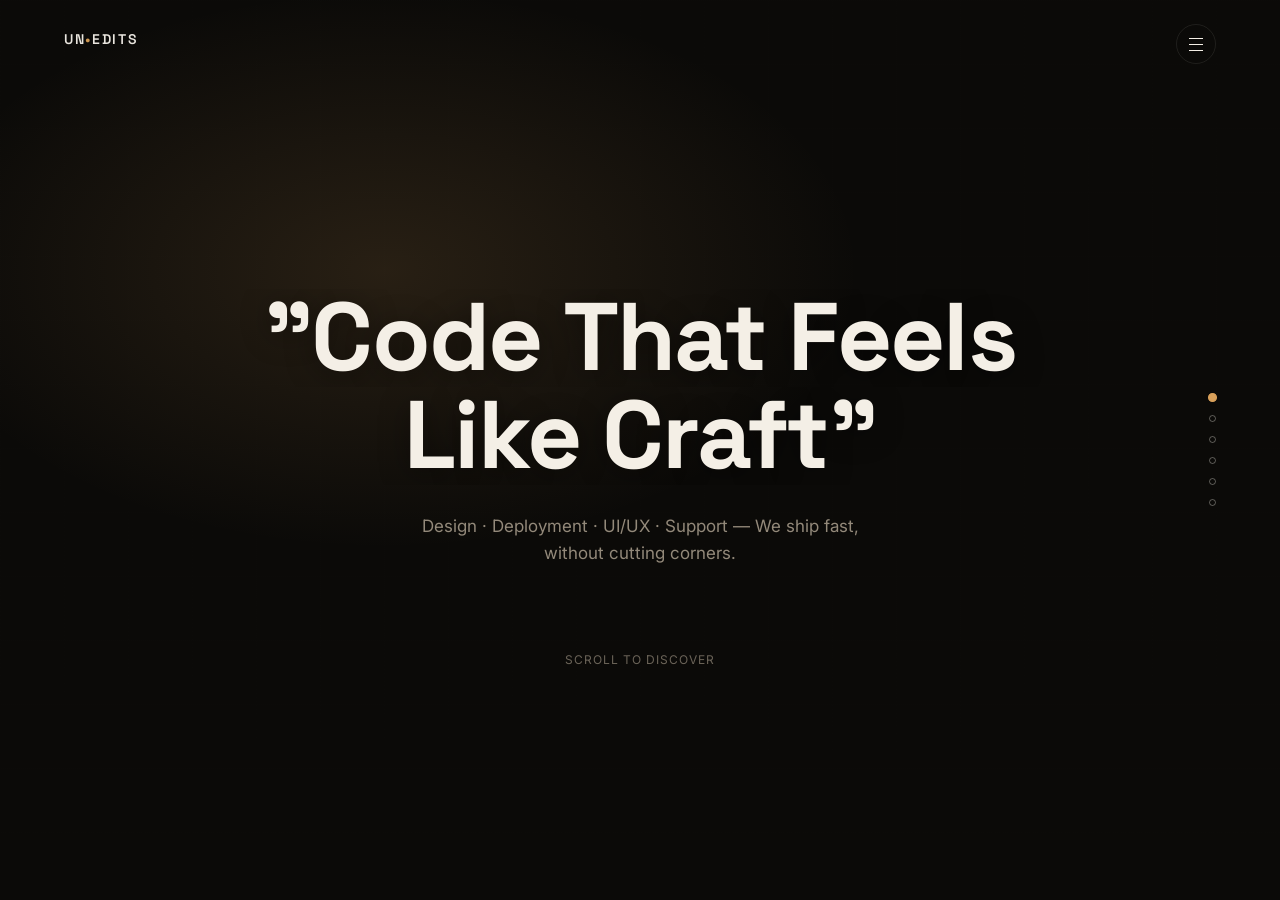
==== index.html @ 3aa584ba "Remove 'What We Build' eyebrow from services section Removed the eyebrow paragraph from the services" ====
<!DOCTYPE html>
<html lang="en">
<head>
<meta charset="UTF-8">
<meta name="viewport" content="width=device-width, initial-scale=1.0">
<title>UNEDITS — We Engineer Digital Experiences</title>
<meta name="description" content="UNEDITS is a digital technology studio building web platforms, apps, cloud infrastructure and brand systems.">
<link rel="preconnect" href="https://fonts.googleapis.com">
<link rel="preconnect" href="https://fonts.gstatic.com" crossorigin>
<link href="https://fonts.googleapis.com/css2?family=Space+Grotesk:wght@400;500;600;700&family=Inter:wght@400;500;600&family=Instrument+Serif:ital@0;1&display=swap" rel="stylesheet">
<link rel="stylesheet" href="style.css">
</head>
<body>

<a class="skip-link" href="#hero">Skip to content</a>

<div class="corner-mark">
  <span class="corner-logo">UN<span class="corner-dot">•</span>EDITS</span>
</div>

<button class="index-toggle" id="indexToggle" aria-label="Open menu" aria-expanded="false">
  <span></span><span></span><span></span>
</button>

<nav class="index-panel" id="indexPanel">
  <ul>
    <li><a data-target="0" href="#hero">01 — Hero</a></li>
    <li><a data-target="1" href="#manifesto">02 — Manifesto</a></li>
    <li><a data-target="2" href="#services">03 — Services</a></li>
    <li><a data-target="3" href="#work">04 — Work</a></li>
    <li><a data-target="4" href="#numbers">05 — Numbers</a></li>
    <li><a data-target="5" href="#contact">06 — Contact</a></li>
  </ul>
</nav>

<div class="dot-nav" id="dotNav" aria-hidden="true"></div>

<main class="scroll-wrap" id="scrollWrap">

  <!-- 01 HERO -->
  <section class="slide" id="hero" data-index="0">
    <div class="slide-bg bg-photo--hero"><div class="slide-bg-photo"></div><div class="slide-bg-grid"></div><div class="slide-bg-scrim"></div></div>
    <div class="slide-content hero-content">
      <div class="hero-nav">
      </div>
      <h1 class="hero-title">
        <span class="line"><span class="w">"Code</span> <span class="w">That Feels</span></span>
        <span class="line"><span class="w">Like</span> <span class="w">Craft"</span></span>
      </h1>
      <p class="hero-sub">Design&nbsp;·&nbsp;Deployment&nbsp;·&nbsp;UI/UX&nbsp;·&nbsp;Support — We ship fast, without cutting corners.</p>
      <br><p class="scroll-hint">SCROLL TO DISCOVER</p>
    </div>
  </section>

  <!-- 02 MANIFESTO -->
  <section class="slide" id="manifesto" data-index="1">
    <div class="slide-bg bg-photo--manifesto"><div class="slide-bg-photo"></div><div class="slide-bg-grid"></div><div class="slide-bg-scrim"></div></div>
    <div class="slide-content manifesto-content">
      <button class="back-arrow" data-target="0" aria-label="Back to top">↺</button>
      <p class="manifesto-quote">We design with intention, build with precision, and create digital experiences that help ambitious brands stand apart.</p>
      <span class="manifesto-mark">— UNEDITS</span>
    </div>
  </section>

  <!-- 03 SERVICES -->
  <section class="slide" id="services" data-index="2">
    <div class="slide-bg bg-photo--services"><div class="slide-bg-photo"></div><div class="slide-bg-grid"></div><div class="slide-bg-scrim"></div></div>
    <div class="slide-content services-content">
      
      <h2 class="section-title"><br>Crafting Digital Excellence</h2>
      <ul class="service-list">
        <li><span class="s-num">01</span><span class="s-name">Website Development</span><span class="s-desc">Fast, modern, and conversion-focused websites built to grow your business.</span></li>
        <li><span class="s-num">02</span><span class="s-name">UI/UX Design</span><span class="s-desc">Thoughtful user experiences and intuitive interfaces designed with purpose.</span></li>
        <li><span class="s-num">03</span><span class="s-name">Branding & Graphic Design &amp; </span><span class="s-desc">Distinctive brand identities and creative visuals that leave a lasting impression.</span></li>
        <li><span class="s-num">04</span><span class="s-name">Video Editing</span><span class="s-desc">High-quality visual storytelling crafted for campaigns, products, and social media.</span></li>
        <li><span class="s-num">05</span><span class="s-name">Social Media Management &amp; </span><span class="s-desc">Creative content and strategic management to strengthen your brand's online presence.</span></li>
    </div>
  </section>

  <!-- 04 WORK -->
  <section class="slide" id="work" data-index="3">
    <div class="slide-bg bg-photo--work"><div class="slide-bg-photo"></div><div class="slide-bg-grid"></div><div class="slide-bg-scrim"></div></div>
    <div class="slide-content work-content">
      <p class="eyebrow">Selected Work</p>
      <h2 class="section-title">Recent Builds</h2>
      <ul class="work-list">
        <li><span class="w-title">Fintech Platform</span><span class="w-tag">Full-Stack Rebuild</span></li>
        <li><span class="w-title">D2C Commerce</span><span class="w-tag">Headless Storefront</span></li>
        <li><span class="w-title">SaaS Dashboard</span><span class="w-tag">Product Design System</span></li>
        <li><span class="w-title">Hospitality Group</span><span class="w-tag">Booking Engine + Brand</span></li>
      </ul>
    </div>
  </section>

  <!-- 05 NUMBERS -->
  <section class="slide" id="numbers" data-index="4">
    <div class="slide-bg bg-photo--numbers"><div class="slide-bg-photo"></div><div class="slide-bg-grid"></div><div class="slide-bg-scrim"></div></div>
    <div class="slide-content numbers-content">
      <p class="eyebrow">By The Numbers</p>
      <h2 class="section-title">Delivering Value, Consistently</h2>
      <div class="stat-row">
        <div class="stat"><span class="stat-num" data-target="50" data-suffix="+">0</span><span class="stat-label">Projects Shipped</span></div>
        <div class="stat"><span class="stat-num" data-target="40" data-suffix="+">0</span><span class="stat-label">Clients Served</span></div>
        <div class="stat"><span class="stat-num" data-target="15" data-suffix="+">0</span><span class="stat-label">Engineers &amp; Designers</span></div>
        <div class="stat"><span class="stat-num" data-target="4" data-suffix="+">0</span><span class="stat-label">Countries Served</span></div>
      </div>
    </div>
  </section>

  <!-- 06 CONTACT -->
  <section class="slide" id="contact" data-index="5">
    <div class="slide-bg bg-photo--contact"><div class="slide-bg-photo"></div><div class="slide-bg-grid"></div><div class="slide-bg-scrim"></div></div>
    <div class="slide-content contact-content">
      <p class="eyebrow">Start A Project</p>
      <h2 class="cta-title">Let's Build Something<br>That Lasts.</h2>
      <p class="cta-sub">Tell us what you're building — we'll tell you how we'd engineer it.</p>
      <a href="mailto:hello@unedits.studio" class="cta-btn">hello@unedits.studio →</a>

      <div class="footer-row">
        <span class="footer-copy">© 2026 UNEDITS. All rights reserved.</span>
        <div class="footer-socials">
          <a href="#" aria-label="Instagram">
            <svg width="15" height="15" viewBox="0 0 24 24" fill="none"><rect x="2" y="2" width="20" height="20" rx="5" stroke="currentColor" stroke-width="1.7"/><circle cx="12" cy="12" r="4.2" stroke="currentColor" stroke-width="1.7"/><circle cx="17.4" cy="6.6" r="1.2" fill="currentColor"/></svg>
          </a>
          <a href="#" aria-label="LinkedIn">
            <svg width="15" height="15" viewBox="0 0 24 24" fill="none"><rect x="2" y="2" width="20" height="20" rx="4" stroke="currentColor" stroke-width="1.7"/><path d="M7 10v7M7 7v.01M11 17v-4.5c0-1.4 1-2.5 2.4-2.5s2.6 1.1 2.6 2.5V17" stroke="currentColor" stroke-width="1.7" stroke-linecap="round"/></svg>
          </a>
        </div>
        <span class="footer-tag">Build. Automate. Scale.</span>
      </div>
    </div>
  </section>

</main>

<script src="script.js"></script>
</body>
</html>
---- style.css ----
:root{
  --bg:#0b0a08;
  --bg-raised:#16130f;
  --ink:#f4efe6;
  --muted:#93897a;
  --accent:#d9a15b;
  --accent-soft:#f0c98a;
  --line:rgba(244,239,230,0.09);
  --line-strong:rgba(217,161,91,0.28);
}
*{margin:0;padding:0;box-sizing:border-box;}
html,body{height:100%;}
body{
  background:var(--bg);
  color:var(--ink);
  font-family:'Inter',sans-serif;
  overflow:hidden;
}
::selection{ background:var(--accent); color:var(--bg); }
a{ color:inherit; }
ul{ list-style:none; }

/* ===== SKIP LINK ===== */
.skip-link{
  position:absolute; left:-999px; top:0;
  background:var(--accent); color:var(--bg);
  padding:10px 16px; z-index:999;
}
.skip-link:focus{ left:16px; top:16px; }

/* ===== CORNER LOGO ===== */
.corner-mark{
  position:fixed;
  top:28px; left:5vw;
  z-index:60;
  mix-blend-mode:difference;
}
.corner-logo{
  font-family:'Space Grotesk',sans-serif;
  font-weight:600;
  font-size:14px;
  letter-spacing:0.12em;
  color:var(--ink);
}
.corner-dot{ color:var(--accent); mix-blend-mode:normal; }

/* ===== INDEX (HAMBURGER) TOGGLE ===== */
.index-toggle{
  position:fixed;
  top:24px; right:5vw;
  z-index:70;
  width:40px; height:40px;
  background:none;
  border:1px solid var(--line);
  border-radius:50%;
  cursor:pointer;
  display:flex;
  flex-direction:column;
  align-items:center;
  justify-content:center;
  gap:5px;
  transition:border-color .3s ease;
}
.index-toggle:hover{ border-color:var(--line-strong); }
.index-toggle span{
  display:block;
  width:14px; height:1px;
  background:var(--ink);
  transition:transform .3s ease, opacity .3s ease;
}
.index-toggle[aria-expanded="true"] span:nth-child(1){ transform:translateY(6px) rotate(45deg); }
.index-toggle[aria-expanded="true"] span:nth-child(2){ opacity:0; }
.index-toggle[aria-expanded="true"] span:nth-child(3){ transform:translateY(-6px) rotate(-45deg); }

.index-panel{
  position:fixed;
  inset:0;
  z-index:65;
  background:rgba(11,10,8,0.92);
  backdrop-filter:blur(18px);
  -webkit-backdrop-filter:blur(18px);
  display:flex;
  align-items:center;
  justify-content:center;
  opacity:0;
  pointer-events:none;
  transition:opacity .4s ease;
}
.index-panel.open{ opacity:1; pointer-events:auto; }
.index-panel ul{
  display:flex;
  flex-direction:column;
  gap:20px;
  text-align:center;
}
.index-panel a{
  font-family:'Space Grotesk',sans-serif;
  font-weight:500;
  font-size:clamp(24px,4vw,40px);
  text-decoration:none;
  color:var(--muted);
  transition:color .3s ease, letter-spacing .3s ease;
  letter-spacing:0.02em;
}
.index-panel a:hover{ color:var(--ink); letter-spacing:0.04em; }

/* ===== DOT NAV ===== */
.dot-nav{
  position:fixed;
  right:5vw; top:50%;
  transform:translateY(-50%);
  z-index:60;
  display:flex;
  flex-direction:column;
  gap:14px;
}
.dot-nav button{
  width:7px; height:7px;
  border-radius:50%;
  border:1px solid rgba(244,239,230,0.35);
  background:transparent;
  cursor:pointer;
  padding:0;
  transition:background .3s ease, transform .3s ease, border-color .3s ease;
}
.dot-nav button.active{
  background:var(--accent);
  border-color:var(--accent);
  transform:scale(1.3);
}
@media (max-width:720px){ .dot-nav{ display:none; } }

/* ===== SCROLL WRAP / SLIDES ===== */
.scroll-wrap{
  height:100vh;
  overflow-y:scroll;
  scroll-snap-type:y mandatory;
  scroll-behavior:smooth;
}
.slide{
  position:relative;
  height:100vh;
  width:100%;
  scroll-snap-align:start;
  scroll-snap-stop:always;
  display:flex;
  align-items:center;
  justify-content:center;
  overflow:hidden;
}

/* ===== BACKGROUND: REAL PHOTOGRAPHY + KEN BURNS DOLLY ===== */
.slide-bg{
  position:absolute;
  inset:0;
  z-index:0;
  background-color:var(--bg);
  overflow:hidden;
  opacity:0;
  transition:opacity 1.3s ease;
}
.slide.active .slide-bg{ opacity:1; }

.slide-bg-photo{
  position:absolute;
  inset:-2%;
  background-size:cover;
  background-position:center;
  transform:scale(1.14);
  filter:saturate(0.9) brightness(0.72);
}
.slide.active .slide-bg-photo{
  animation:kenburns 18s cubic-bezier(.25,.1,.25,1) forwards;
}

/* blueprint grid, laid over the photo as the studio's signature texture */
.slide-bg-grid{
  position:absolute;
  inset:0;
  background-image:
    linear-gradient(var(--line) 1px, transparent 1px),
    linear-gradient(90deg, var(--line) 1px, transparent 1px);
  background-size:64px 64px;
  mix-blend-mode:overlay;
  opacity:0.55;
}

/* dark scrim + amber glow for legibility and mood */
.slide-bg-scrim{
  position:absolute;
  inset:0;
  background:
    radial-gradient(ellipse 60% 50% at var(--gx,50%) var(--gy,40%), rgba(217,161,91,0.14), transparent 62%),
    linear-gradient(180deg, rgba(11,10,8,0.6) 0%, rgba(11,10,8,0.48) 30%, rgba(11,10,8,0.58) 70%, rgba(11,10,8,0.94) 100%);
}

.bg-photo--hero .slide-bg-photo{ background-image:url('https://images.unsplash.com/photo-1544111795-fe8b9def73f6?auto=format&fit=crop&w=2400&q=80'); }
.bg-photo--manifesto .slide-bg-photo{ background-image:url('https://images.unsplash.com/photo-1751200065697-4461cc2b43cb?auto=format&fit=crop&w=2400&q=80'); }
.bg-photo--services .slide-bg-photo{ background-image:url('https://images.unsplash.com/photo-1760670399462-f5e479452c27?auto=format&fit=crop&w=2400&q=80'); }
.bg-photo--work .slide-bg-photo{ background-image:url('https://images.unsplash.com/photo-1758520145175-aa3b593b81af?auto=format&fit=crop&w=2400&q=80'); }
.bg-photo--numbers .slide-bg-photo{ background-image:url('https://images.unsplash.com/photo-1558494949-ef010cbdcc31?auto=format&fit=crop&w=2400&q=80'); }
.bg-photo--contact .slide-bg-photo{ background-image:url('https://images.unsplash.com/photo-1765437777365-8c20633f30a4?auto=format&fit=crop&w=2400&q=80'); }

.bg-photo--hero .slide-bg-scrim{ --gx:30%; --gy:30%; }
.bg-photo--manifesto .slide-bg-scrim{ --gx:78%; --gy:55%; }
.bg-photo--services .slide-bg-scrim{ --gx:22%; --gy:65%; }
.bg-photo--work .slide-bg-scrim{ --gx:75%; --gy:30%; }
.bg-photo--numbers .slide-bg-scrim{ --gx:50%; --gy:50%; }
.bg-photo--contact .slide-bg-scrim{ --gx:50%; --gy:25%; }

@keyframes kenburns{
  0%{ transform:scale(1.14) translate(0,0); }
  100%{ transform:scale(1.03) translate(-1%,-1%); }
}
@media (prefers-reduced-motion: reduce){
  .slide-bg{ transition:opacity .6s ease; }
  .slide.active .slide-bg-photo{ animation:none; transform:scale(1.03); }
}

/* ===== SLIDE CONTENT REVEAL ===== */
.slide-content{
  position:relative;
  z-index:1;
  width:100%;
  max-width:1180px;
  padding:0 6vw;
  opacity:0;
  transform:translateY(28px);
  transition:opacity 1s cubic-bezier(.16,1,.3,1) .25s, transform 1s cubic-bezier(.16,1,.3,1) .25s;
}
.slide.active .slide-content{
  opacity:1;
  transform:translateY(0);
}
@media (prefers-reduced-motion: reduce){
  .slide-content{ transition:opacity .5s ease; transform:none !important; }
}

/* ===== EYEBROW / SECTION TITLE (SHARED) ===== */
.eyebrow{
  font-family:'Inter',sans-serif;
  font-weight:600;
  font-size:11px;
  letter-spacing:0.3em;
  text-transform:uppercase;
  color:var(--accent);
  margin-bottom:18px;
}
.section-title{
  font-family:'Space Grotesk',sans-serif;
  font-weight:600;
  font-size:clamp(30px,5.2vw,58px);
  line-height:1.08;
  letter-spacing:-0.01em;
  color:var(--ink);
  margin-bottom:56px;
  text-shadow:0 4px 26px rgba(0,0,0,0.45);
}

/* ===== 01 HERO ===== */
.hero-content{ text-align:center; margin:0 auto; }
.hero-nav{
  display:flex;
  justify-content:center;
  gap:clamp(20px,4vw,48px);
  margin-bottom:56px;
}
.hero-nav a{
  font-family:'Space Grotesk',sans-serif;
  font-weight:500;
  font-size:13px;
  letter-spacing:0.22em;
  text-transform:uppercase;
  text-decoration:none;
  color:var(--muted);
  position:relative;
  padding-bottom:4px;
  transition:color .3s ease;
}
.hero-nav a::after{
  content:"";
  position:absolute;
  left:0; bottom:0;
  width:0%; height:1px;
  background:var(--accent);
  transition:width .35s ease;
}
.hero-nav a:hover{ color:var(--ink); }
.hero-nav a:hover::after{ width:100%; }

.hero-title{
  font-family:'Space Grotesk',sans-serif;
  font-weight:700;
  font-size:clamp(38px,8vw,96px);
  line-height:1.02;
  letter-spacing:-0.02em;
  color:var(--ink);
  margin-bottom:28px;
  text-shadow:0 4px 30px rgba(0,0,0,0.45);
}
.hero-title .line{ display:block; overflow:hidden; }
.hero-title .w{
  display:inline-block;
  transform:translateY(110%);
  transition:transform .9s cubic-bezier(.16,1,.3,1);
}
.slide.active .hero-title .w{ transform:translateY(0); }
.hero-title .line:nth-child(1) .w:nth-child(1){ transition-delay:.3s; }
.hero-title .line:nth-child(1) .w:nth-child(2){ transition-delay:.38s; }
.hero-title .line:nth-child(2) .w:nth-child(1){ transition-delay:.46s; }
.hero-title .line:nth-child(2) .w:nth-child(2){ transition-delay:.54s; }

.hero-sub{
  font-family:'Inter',sans-serif;
  font-size:clamp(14px,1.6vw,17px);
  color:var(--muted);
  max-width:480px;
  margin:0 auto 64px;
  line-height:1.6;
}
.scroll-hint{
  font-family:'Inter',sans-serif;
  font-size:12px;
  letter-spacing:0.08em;
  color:var(--muted);
  opacity:.7;
  animation:pulse-hint 2.4s ease-in-out infinite;
}
@keyframes pulse-hint{
  0%,100%{ opacity:.4; }
  50%{ opacity:.85; }
}
@media (prefers-reduced-motion: reduce){
  .scroll-hint{ animation:none; }
  .hero-title .w{ transition:opacity .5s ease; transform:none !important; opacity:0; }
  .slide.active .hero-title .w{ opacity:1; }
}

/* ===== 02 MANIFESTO ===== */
.manifesto-content{
  max-width:760px;
  margin-left:auto;
  text-align:right;
}
.back-arrow{
  background:none;
  border:1px solid var(--line);
  color:var(--muted);
  width:38px; height:38px;
  border-radius:50%;
  font-size:16px;
  cursor:pointer;
  margin-bottom:28px;
  transition:border-color .3s ease, color .3s ease;
}
.back-arrow:hover{ border-color:var(--line-strong); color:var(--ink); }
.manifesto-quote{
  font-family:'Instrument Serif',serif;
  font-style:italic;
  font-size:clamp(24px,3.6vw,42px);
  line-height:1.35;
  color:var(--ink);
  margin-bottom:22px;
  text-shadow:0 4px 24px rgba(0,0,0,0.5);
}
.manifesto-mark{
  font-family:'Inter',sans-serif;
  font-size:12px;
  letter-spacing:0.2em;
  text-transform:uppercase;
  color:var(--accent);
}

/* ===== 03 SERVICES ===== */
.services-content{ max-width:900px; }
.service-list li{
  display:grid;
  grid-template-columns:56px 1fr auto;
  align-items:baseline;
  gap:24px;
  padding:20px 0;
  border-top:1px solid var(--line);
  transition:padding-left .35s ease;
}
.service-list li:last-child{ border-bottom:1px solid var(--line); }
.service-list li:hover{ padding-left:12px; }
.s-num{
  font-family:'Space Grotesk',sans-serif;
  font-size:13px;
  color:var(--accent);
  letter-spacing:0.05em;
}
.s-name{
  font-family:'Space Grotesk',sans-serif;
  font-weight:600;
  font-size:clamp(17px,2.2vw,24px);
  color:var(--ink);
}
.s-desc{
  font-family:'Inter',sans-serif;
  font-size:13px;
  color:var(--muted);
  text-align:right;
  max-width:280px;
  line-height:1.5;
}
@media (max-width:760px){
  .service-list li{ grid-template-columns:36px 1fr; }
  .s-desc{ display:none; }
}

/* ===== 04 WORK ===== */
.work-content{ max-width:900px; }
.work-list li{
  display:flex;
  align-items:baseline;
  justify-content:space-between;
  gap:24px;
  padding:26px 0;
  border-top:1px solid var(--line);
  transition:padding-left .35s ease;
  cursor:default;
}
.work-list li:last-child{ border-bottom:1px solid var(--line); }
.work-list li:hover{ padding-left:12px; }
.work-list li:hover .w-title{ color:var(--accent-soft); }
.w-title{
  font-family:'Instrument Serif',serif;
  font-style:italic;
  font-size:clamp(22px,3.2vw,36px);
  color:var(--ink);
  transition:color .3s ease;
}
.w-tag{
  font-family:'Inter',sans-serif;
  font-size:11px;
  letter-spacing:0.1em;
  text-transform:uppercase;
  color:var(--muted);
  white-space:nowrap;
}

/* ===== 05 NUMBERS ===== */
.numbers-content{ text-align:center; }
.numbers-content .section-title{ margin-left:auto; margin-right:auto; }
.stat-row{
  display:flex;
  flex-wrap:wrap;
  justify-content:center;
  gap:clamp(28px,6vw,90px);
}
.stat{ display:flex; flex-direction:column; align-items:center; gap:10px; }
.stat-num{
  font-family:'Space Grotesk',sans-serif;
  font-weight:700;
  font-size:clamp(32px,5vw,56px);
  color:var(--ink);
}
.stat-label{
  font-family:'Inter',sans-serif;
  font-size:12px;
  letter-spacing:0.04em;
  color:var(--muted);
  text-align:center;
}

/* ===== 06 CONTACT ===== */
.contact-content{ text-align:center; }
.cta-title{
  font-family:'Space Grotesk',sans-serif;
  font-weight:700;
  font-size:clamp(32px,6vw,66px);
  line-height:1.08;
  letter-spacing:-0.01em;
  color:var(--ink);
  margin-bottom:22px;
  text-shadow:0 4px 30px rgba(0,0,0,0.5);
}
.cta-sub{
  font-family:'Inter',sans-serif;
  font-size:15px;
  color:var(--muted);
  max-width:420px;
  margin:0 auto 40px;
  line-height:1.6;
}
.cta-btn{
  display:inline-block;
  font-family:'Space Grotesk',sans-serif;
  font-weight:600;
  font-size:16px;
  letter-spacing:0.01em;
  color:var(--bg);
  background:linear-gradient(120deg,var(--accent-soft),var(--accent));
  padding:16px 34px;
  border-radius:999px;
  text-decoration:none;
  transition:transform .25s ease, box-shadow .25s ease;
}
.cta-btn:hover{
  transform:translateY(-2px);
  box-shadow:0 10px 34px rgba(217,161,91,0.35);
}
.footer-row{
  margin-top:90px;
  padding-top:24px;
  border-top:1px solid var(--line);
  display:flex;
  align-items:center;
  justify-content:space-between;
  flex-wrap:wrap;
  gap:14px;
}
.footer-copy, .footer-tag{
  font-family:'Inter',sans-serif;
  font-size:11px;
  color:var(--muted);
  letter-spacing:0.04em;
}
.footer-tag{ text-transform:uppercase; letter-spacing:0.12em; }
.footer-socials{ display:flex; gap:12px; }
.footer-socials a{
  width:32px; height:32px;
  border-radius:50%;
  border:1px solid var(--line);
  display:flex;
  align-items:center;
  justify-content:center;
  color:var(--muted);
  transition:border-color .2s ease, color .2s ease;
}
.footer-socials a:hover{ border-color:var(--line-strong); color:var(--ink); }
@media (max-width:640px){
  .footer-row{ flex-direction:column; text-align:center; }
}

/* ===== FOCUS STATES ===== */
a:focus-visible, button:focus-visible{
  outline:2px solid var(--accent);
  outline-offset:3px;
}

/* ===== MOBILE ===== */
@media (max-width:640px){
  .corner-mark{ top:20px; }
  .index-toggle{ top:18px; }
  .hero-nav{ gap:16px; flex-wrap:wrap; }
  .hero-nav a{ font-size:11px; letter-spacing:0.14em; }
  .manifesto-content{ text-align:left; margin-left:0; }
  .work-list li{ flex-direction:column; align-items:flex-start; gap:6px; }
}
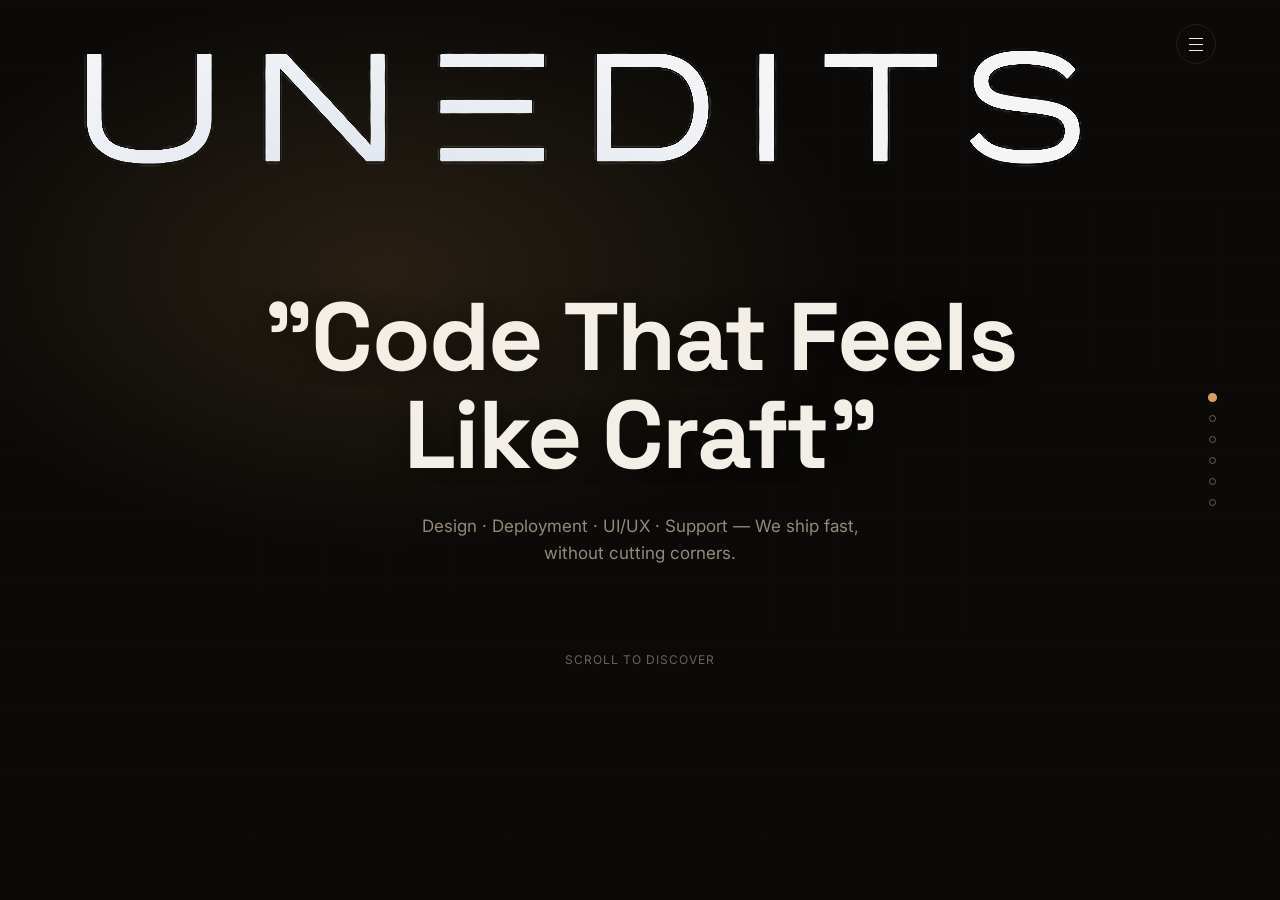
==== commit b67ec3b6: "Update index.html" ====
--- a/index.html
+++ b/index.html
@@ -15,7 +15,7 @@
 <a class="skip-link" href="#hero">Skip to content</a>
 
 <div class="corner-mark">
-  <span class="corner-logo">UN<span class="corner-dot">•</span>EDITS</span>
+  <img src="unedits-logo.webp" alt="UNEDITS" class="corner-logo-img">
 </div>
 
 <button class="index-toggle" id="indexToggle" aria-label="Open menu" aria-expanded="false">
@@ -71,9 +71,9 @@
       <ul class="service-list">
         <li><span class="s-num">01</span><span class="s-name">Website Development</span><span class="s-desc">Fast, modern, and conversion-focused websites built to grow your business.</span></li>
         <li><span class="s-num">02</span><span class="s-name">UI/UX Design</span><span class="s-desc">Thoughtful user experiences and intuitive interfaces designed with purpose.</span></li>
-        <li><span class="s-num">03</span><span class="s-name">Branding & Graphic Design &amp; </span><span class="s-desc">Distinctive brand identities and creative visuals that leave a lasting impression.</span></li>
+        <li><span class="s-num">03</span><span class="s-name">Branding & Graphic Design</span><span class="s-desc">Distinctive brand identities and creative visuals that leave a lasting impression.</span></li>
         <li><span class="s-num">04</span><span class="s-name">Video Editing</span><span class="s-desc">High-quality visual storytelling crafted for campaigns, products, and social media.</span></li>
-        <li><span class="s-num">05</span><span class="s-name">Social Media Management &amp; </span><span class="s-desc">Creative content and strategic management to strengthen your brand's online presence.</span></li>
+        <li><span class="s-num">05</span><span class="s-name">Social Media Management</span><span class="s-desc">Creative content and strategic management to strengthen your brand's online presence.</span></li>
     </div>
   </section>
 
@@ -81,13 +81,12 @@
   <section class="slide" id="work" data-index="3">
     <div class="slide-bg bg-photo--work"><div class="slide-bg-photo"></div><div class="slide-bg-grid"></div><div class="slide-bg-scrim"></div></div>
     <div class="slide-content work-content">
-      <p class="eyebrow">Selected Work</p>
-      <h2 class="section-title">Recent Builds</h2>
+      <h2 class="section-title">Our Digital Craft</h2>
       <ul class="work-list">
-        <li><span class="w-title">Fintech Platform</span><span class="w-tag">Full-Stack Rebuild</span></li>
-        <li><span class="w-title">D2C Commerce</span><span class="w-tag">Headless Storefront</span></li>
-        <li><span class="w-title">SaaS Dashboard</span><span class="w-tag">Product Design System</span></li>
-        <li><span class="w-title">Hospitality Group</span><span class="w-tag">Booking Engine + Brand</span></li>
+        <li><span class="w-title">The Liquor Estate</span><span class="w-tag">Website Design & Development</span></li>
+        <li><span class="w-title">DeJaa</span><span class="w-tag">E-Commerce Website Development</span></li>
+        <li><span class="w-title">ydvxnitin</span><span class="w-tag">Personal Brand Management</span></li>
+        <li><span class="w-title">amxtt_s</span><span class="w-tag">Personal Brand Management</span></li>
       </ul>
     </div>
   </section>
@@ -96,13 +95,13 @@
   <section class="slide" id="numbers" data-index="4">
     <div class="slide-bg bg-photo--numbers"><div class="slide-bg-photo"></div><div class="slide-bg-grid"></div><div class="slide-bg-scrim"></div></div>
     <div class="slide-content numbers-content">
-      <p class="eyebrow">By The Numbers</p>
+      
       <h2 class="section-title">Delivering Value, Consistently</h2>
       <div class="stat-row">
-        <div class="stat"><span class="stat-num" data-target="50" data-suffix="+">0</span><span class="stat-label">Projects Shipped</span></div>
-        <div class="stat"><span class="stat-num" data-target="40" data-suffix="+">0</span><span class="stat-label">Clients Served</span></div>
-        <div class="stat"><span class="stat-num" data-target="15" data-suffix="+">0</span><span class="stat-label">Engineers &amp; Designers</span></div>
-        <div class="stat"><span class="stat-num" data-target="4" data-suffix="+">0</span><span class="stat-label">Countries Served</span></div>
+        <div class="stat"><span class="stat-num" data-target="8" data-suffix="+">0</span><span class="stat-label">Projects Shipped</span></div>
+        <div class="stat"><span class="stat-num" data-target="10" data-suffix="+">0</span><span class="stat-label">Clients Served</span></div>
+        <div class="stat"><span class="stat-num" data-target="5" data-suffix="+">0</span><span class="stat-label">Engineers &amp; Designers</span></div>
+        <div class="stat"><span class="stat-num" data-target="1" data-suffix="+">0</span><span class="stat-label">Countries Served</span></div>
       </div>
     </div>
   </section>
@@ -126,7 +125,7 @@
             <svg width="15" height="15" viewBox="0 0 24 24" fill="none"><rect x="2" y="2" width="20" height="20" rx="4" stroke="currentColor" stroke-width="1.7"/><path d="M7 10v7M7 7v.01M11 17v-4.5c0-1.4 1-2.5 2.4-2.5s2.6 1.1 2.6 2.5V17" stroke="currentColor" stroke-width="1.7" stroke-linecap="round"/></svg>
           </a>
         </div>
-        <span class="footer-tag">Build. Automate. Scale.</span>
+        <span class="footer-tag">Build Automate Scale</span>
       </div>
     </div>
   </section>
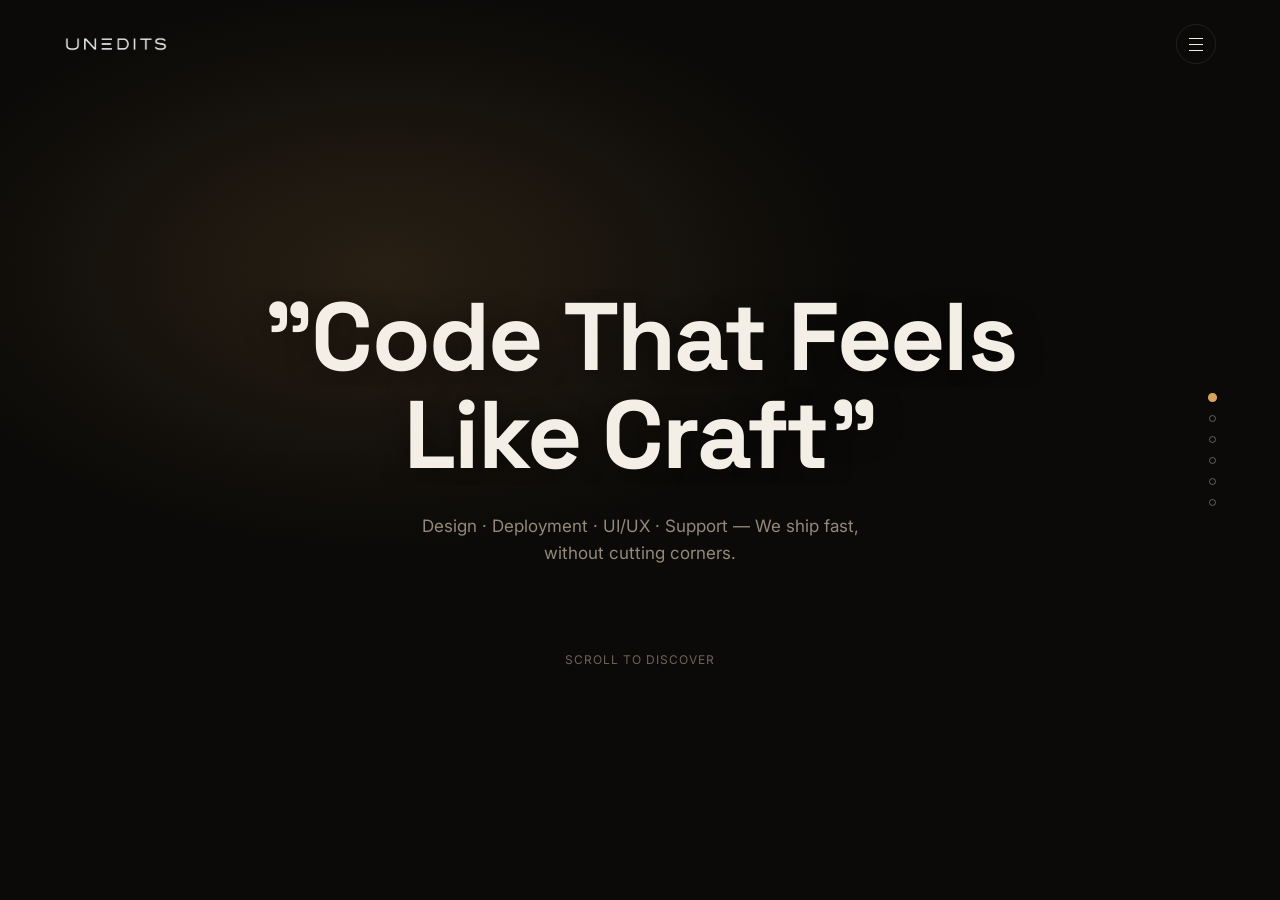
==== commit 143a0a32: "Update index.html" ====
--- a/index.html
+++ b/index.html
@@ -31,6 +31,15 @@
     <li><a data-target="4" href="#numbers">05 — Numbers</a></li>
     <li><a data-target="5" href="#contact">06 — Contact</a></li>
   </ul>
+  <div class="panel-divider"></div>
+  <div class="panel-pages">
+    <a href="about.html">About</a>
+    <a href="careers.html">Careers</a>
+    <a href="contact.html">Contact Us</a>
+    <a href="privacy.html">Privacy Policy</a>
+    <a href="terms.html">Terms of Service</a>
+    <a href="refund.html">Refund Policy</a>
+  </div>
 </nav>
 
 <div class="dot-nav" id="dotNav" aria-hidden="true"></div>
@@ -127,6 +136,14 @@
         </div>
         <span class="footer-tag">Build Automate Scale</span>
       </div>
+      <div class="footer-pages">
+        <a href="about.html">About</a>
+        <a href="careers.html">Careers</a>
+        <a href="contact.html">Contact</a>
+        <a href="privacy.html">Privacy Policy</a>
+        <a href="terms.html">Terms of Service</a>
+        <a href="refund.html">Refund &amp; Cancellation Policy</a>
+      </div>
     </div>
   </section>
 
--- a/style.css
+++ b/style.css
@@ -31,16 +31,14 @@
 /* ===== CORNER LOGO ===== */
 .corner-mark{
   position:fixed;
-  top:28px; left:5vw;
+  top:36px; left:5vw;
   z-index:60;
   mix-blend-mode:difference;
 }
-.corner-logo{
-  font-family:'Space Grotesk',sans-serif;
-  font-weight:600;
-  font-size:14px;
-  letter-spacing:0.12em;
-  color:var(--ink);
+.corner-logo-img{
+  height:16px;
+  width:auto;
+  display:block;
 }
 .corner-dot{ color:var(--accent); mix-blend-mode:normal; }
 
@@ -136,6 +134,8 @@
   overflow-y:scroll;
   scroll-snap-type:y mandatory;
   scroll-behavior:smooth;
+  -webkit-overflow-scrolling:touch;
+  overscroll-behavior-y:contain;
 }
 .slide{
   position:relative;
@@ -195,7 +195,7 @@
 }
 
 .bg-photo--hero .slide-bg-photo{ background-image:url('https://images.unsplash.com/photo-1544111795-fe8b9def73f6?auto=format&fit=crop&w=2400&q=80'); }
-.bg-photo--manifesto .slide-bg-photo{ background-image:url('https://images.unsplash.com/photo-1751200065697-4461cc2b43cb?auto=format&fit=crop&w=2400&q=80'); }
+.bg-photo--manifesto .slide-bg-photo{ background-image:url('https://images.unsplash.com/photo-1497215728101-856f4ea42174?auto=format&fit=crop&w=2400&q=80'); }
 .bg-photo--services .slide-bg-photo{ background-image:url('https://images.unsplash.com/photo-1760670399462-f5e479452c27?auto=format&fit=crop&w=2400&q=80'); }
 .bg-photo--work .slide-bg-photo{ background-image:url('https://images.unsplash.com/photo-1758520145175-aa3b593b81af?auto=format&fit=crop&w=2400&q=80'); }
 .bg-photo--numbers .slide-bg-photo{ background-image:url('https://images.unsplash.com/photo-1558494949-ef010cbdcc31?auto=format&fit=crop&w=2400&q=80'); }
@@ -425,9 +425,9 @@
 .work-list li:hover{ padding-left:12px; }
 .work-list li:hover .w-title{ color:var(--accent-soft); }
 .w-title{
-  font-family:'Instrument Serif',serif;
-  font-style:italic;
-  font-size:clamp(22px,3.2vw,36px);
+  font-family:'Space Grotesk',sans-serif;
+  font-weight:600;
+  font-size:clamp(17px,2.2vw,24px);
   color:var(--ink);
   transition:color .3s ease;
 }
@@ -531,7 +531,6 @@
 }
 .footer-socials a:hover{ border-color:var(--line-strong); color:var(--ink); }
 @media (max-width:640px){
-  .footer-row{ flex-direction:column; text-align:center; }
 }
 
 /* ===== FOCUS STATES ===== */
@@ -542,7 +541,14 @@
 
 /* ===== MOBILE ===== */
 @media (max-width:640px){
-  .corner-mark{ top:20px; }
+  .footer-row{
+    flex-direction:column;
+    align-items:center;
+    text-align:center;
+    gap:16px;
+  }
+  .footer-socials{ justify-content:center; }
+  .corner-mark{ top:30px; }
   .index-toggle{ top:18px; }
   .hero-nav{ gap:16px; flex-wrap:wrap; }
   .hero-nav a{ font-size:11px; letter-spacing:0.14em; }
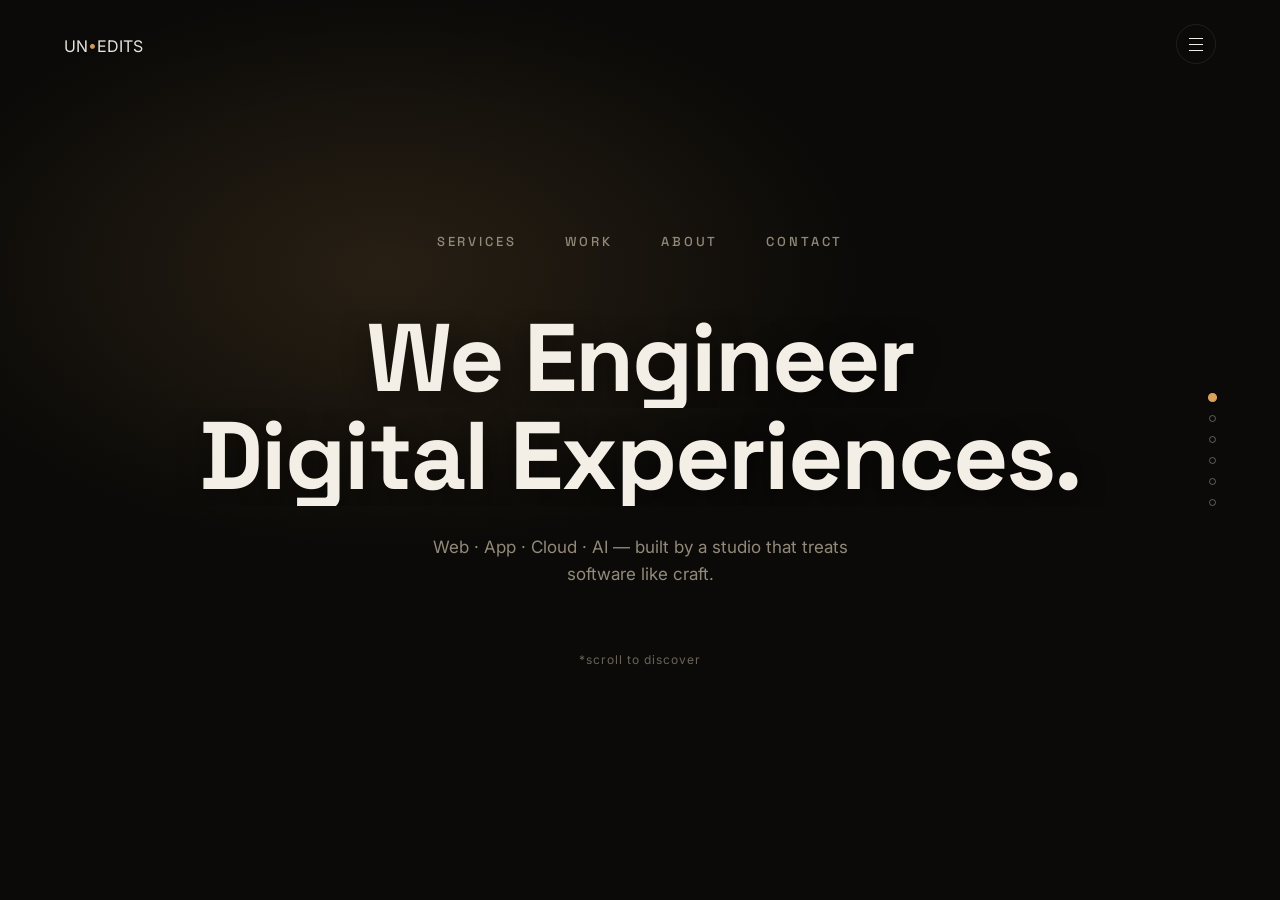
==== commit c94d522a: "Update index.html" ====
--- a/index.html
+++ b/index.html
@@ -15,7 +15,7 @@
 <a class="skip-link" href="#hero">Skip to content</a>
 
 <div class="corner-mark">
-  <img src="unedits-logo.webp" alt="UNEDITS" class="corner-logo-img">
+  <span class="corner-logo">UN<span class="corner-dot">•</span>EDITS</span>
 </div>
 
 <button class="index-toggle" id="indexToggle" aria-label="Open menu" aria-expanded="false">
@@ -31,15 +31,6 @@
     <li><a data-target="4" href="#numbers">05 — Numbers</a></li>
     <li><a data-target="5" href="#contact">06 — Contact</a></li>
   </ul>
-  <div class="panel-divider"></div>
-  <div class="panel-pages">
-    <a href="about.html">About</a>
-    <a href="careers.html">Careers</a>
-    <a href="contact.html">Contact Us</a>
-    <a href="privacy.html">Privacy Policy</a>
-    <a href="terms.html">Terms of Service</a>
-    <a href="refund.html">Refund Policy</a>
-  </div>
 </nav>
 
 <div class="dot-nav" id="dotNav" aria-hidden="true"></div>
@@ -51,13 +42,17 @@
     <div class="slide-bg bg-photo--hero"><div class="slide-bg-photo"></div><div class="slide-bg-grid"></div><div class="slide-bg-scrim"></div></div>
     <div class="slide-content hero-content">
       <div class="hero-nav">
+        <a href="#services">Services</a>
+        <a href="#work">Work</a>
+        <a href="#numbers">About</a>
+        <a href="#contact">Contact</a>
       </div>
       <h1 class="hero-title">
-        <span class="line"><span class="w">"Code</span> <span class="w">That Feels</span></span>
-        <span class="line"><span class="w">Like</span> <span class="w">Craft"</span></span>
+        <span class="line"><span class="w">We</span> <span class="w">Engineer</span></span>
+        <span class="line"><span class="w">Digital</span> <span class="w">Experiences.</span></span>
       </h1>
-      <p class="hero-sub">Design&nbsp;·&nbsp;Deployment&nbsp;·&nbsp;UI/UX&nbsp;·&nbsp;Support — We ship fast, without cutting corners.</p>
-      <br><p class="scroll-hint">SCROLL TO DISCOVER</p>
+      <p class="hero-sub">Web&nbsp;·&nbsp;App&nbsp;·&nbsp;Cloud&nbsp;·&nbsp;AI — built by a studio that treats software like craft.</p>
+      <p class="scroll-hint">*scroll to discover</p>
     </div>
   </section>
 
@@ -66,7 +61,7 @@
     <div class="slide-bg bg-photo--manifesto"><div class="slide-bg-photo"></div><div class="slide-bg-grid"></div><div class="slide-bg-scrim"></div></div>
     <div class="slide-content manifesto-content">
       <button class="back-arrow" data-target="0" aria-label="Back to top">↺</button>
-      <p class="manifesto-quote">We design with intention, build with precision, and create digital experiences that help ambitious brands stand apart.</p>
+      <p class="manifesto-quote">What sets us apart is our belief that every product is a system — and every system deserves to be engineered like it matters.</p>
       <span class="manifesto-mark">— UNEDITS</span>
     </div>
   </section>
@@ -75,14 +70,16 @@
   <section class="slide" id="services" data-index="2">
     <div class="slide-bg bg-photo--services"><div class="slide-bg-photo"></div><div class="slide-bg-grid"></div><div class="slide-bg-scrim"></div></div>
     <div class="slide-content services-content">
-      
-      <h2 class="section-title"><br>Crafting Digital Excellence</h2>
+      <p class="eyebrow">What We Build</p>
+      <h2 class="section-title">Six Disciplines.<br>One Studio.</h2>
       <ul class="service-list">
-        <li><span class="s-num">01</span><span class="s-name">Website Development</span><span class="s-desc">Fast, modern, and conversion-focused websites built to grow your business.</span></li>
-        <li><span class="s-num">02</span><span class="s-name">UI/UX Design</span><span class="s-desc">Thoughtful user experiences and intuitive interfaces designed with purpose.</span></li>
-        <li><span class="s-num">03</span><span class="s-name">Branding & Graphic Design</span><span class="s-desc">Distinctive brand identities and creative visuals that leave a lasting impression.</span></li>
-        <li><span class="s-num">04</span><span class="s-name">Video Editing</span><span class="s-desc">High-quality visual storytelling crafted for campaigns, products, and social media.</span></li>
-        <li><span class="s-num">05</span><span class="s-name">Social Media Management</span><span class="s-desc">Creative content and strategic management to strengthen your brand's online presence.</span></li>
+        <li><span class="s-num">01</span><span class="s-name">Web Development</span><span class="s-desc">Fast, scalable platforms built on modern stacks.</span></li>
+        <li><span class="s-num">02</span><span class="s-name">Mobile Apps</span><span class="s-desc">Native and cross-platform apps engineered for real use.</span></li>
+        <li><span class="s-num">03</span><span class="s-name">Cloud &amp; DevOps</span><span class="s-desc">Infrastructure that scales quietly in the background.</span></li>
+        <li><span class="s-num">04</span><span class="s-name">UI/UX Design</span><span class="s-desc">Interfaces designed around how people actually work.</span></li>
+        <li><span class="s-num">05</span><span class="s-name">Branding &amp; Design</span><span class="s-desc">Identity systems that carry a clear point of view.</span></li>
+        <li><span class="s-num">06</span><span class="s-name">AI &amp; Automation</span><span class="s-desc">Workflows and tools that remove the repetitive work.</span></li>
+      </ul>
     </div>
   </section>
 
@@ -90,12 +87,13 @@
   <section class="slide" id="work" data-index="3">
     <div class="slide-bg bg-photo--work"><div class="slide-bg-photo"></div><div class="slide-bg-grid"></div><div class="slide-bg-scrim"></div></div>
     <div class="slide-content work-content">
-      <h2 class="section-title">Our Digital Craft</h2>
+      <p class="eyebrow">Selected Work</p>
+      <h2 class="section-title">Recent Builds</h2>
       <ul class="work-list">
-        <li><span class="w-title">The Liquor Estate</span><span class="w-tag">Website Design & Development</span></li>
-        <li><span class="w-title">DeJaa</span><span class="w-tag">E-Commerce Website Development</span></li>
-        <li><span class="w-title">ydvxnitin</span><span class="w-tag">Personal Brand Management</span></li>
-        <li><span class="w-title">amxtt_s</span><span class="w-tag">Personal Brand Management</span></li>
+        <li><span class="w-title">Fintech Platform</span><span class="w-tag">Full-Stack Rebuild</span></li>
+        <li><span class="w-title">D2C Commerce</span><span class="w-tag">Headless Storefront</span></li>
+        <li><span class="w-title">SaaS Dashboard</span><span class="w-tag">Product Design System</span></li>
+        <li><span class="w-title">Hospitality Group</span><span class="w-tag">Booking Engine + Brand</span></li>
       </ul>
     </div>
   </section>
@@ -104,13 +102,13 @@
   <section class="slide" id="numbers" data-index="4">
     <div class="slide-bg bg-photo--numbers"><div class="slide-bg-photo"></div><div class="slide-bg-grid"></div><div class="slide-bg-scrim"></div></div>
     <div class="slide-content numbers-content">
-      
+      <p class="eyebrow">By The Numbers</p>
       <h2 class="section-title">Delivering Value, Consistently</h2>
       <div class="stat-row">
-        <div class="stat"><span class="stat-num" data-target="8" data-suffix="+">0</span><span class="stat-label">Projects Shipped</span></div>
-        <div class="stat"><span class="stat-num" data-target="10" data-suffix="+">0</span><span class="stat-label">Clients Served</span></div>
-        <div class="stat"><span class="stat-num" data-target="5" data-suffix="+">0</span><span class="stat-label">Engineers &amp; Designers</span></div>
-        <div class="stat"><span class="stat-num" data-target="1" data-suffix="+">0</span><span class="stat-label">Countries Served</span></div>
+        <div class="stat"><span class="stat-num" data-target="50" data-suffix="+">0</span><span class="stat-label">Projects Shipped</span></div>
+        <div class="stat"><span class="stat-num" data-target="40" data-suffix="+">0</span><span class="stat-label">Clients Served</span></div>
+        <div class="stat"><span class="stat-num" data-target="15" data-suffix="+">0</span><span class="stat-label">Engineers &amp; Designers</span></div>
+        <div class="stat"><span class="stat-num" data-target="4" data-suffix="+">0</span><span class="stat-label">Countries Served</span></div>
       </div>
     </div>
   </section>
@@ -134,15 +132,7 @@
             <svg width="15" height="15" viewBox="0 0 24 24" fill="none"><rect x="2" y="2" width="20" height="20" rx="4" stroke="currentColor" stroke-width="1.7"/><path d="M7 10v7M7 7v.01M11 17v-4.5c0-1.4 1-2.5 2.4-2.5s2.6 1.1 2.6 2.5V17" stroke="currentColor" stroke-width="1.7" stroke-linecap="round"/></svg>
           </a>
         </div>
-        <span class="footer-tag">Build Automate Scale</span>
-      </div>
-      <div class="footer-pages">
-        <a href="about.html">About</a>
-        <a href="careers.html">Careers</a>
-        <a href="contact.html">Contact</a>
-        <a href="privacy.html">Privacy Policy</a>
-        <a href="terms.html">Terms of Service</a>
-        <a href="refund.html">Refund &amp; Cancellation Policy</a>
+        <span class="footer-tag">Build. Automate. Scale.</span>
       </div>
     </div>
   </section>
--- a/style.css
+++ b/style.css
@@ -101,6 +101,26 @@
   letter-spacing:0.02em;
 }
 .index-panel a:hover{ color:var(--ink); letter-spacing:0.04em; }
+.index-panel .panel-divider{
+  width:60px;
+  height:1px;
+  background:var(--line);
+  margin:8px auto;
+}
+.index-panel .panel-pages{
+  display:flex;
+  flex-wrap:wrap;
+  justify-content:center;
+  gap:10px 18px;
+}
+.index-panel .panel-pages a{
+  font-family:'Inter',sans-serif;
+  font-weight:500;
+  font-size:13px;
+  letter-spacing:0.04em;
+  color:var(--muted);
+}
+.index-panel .panel-pages a:hover{ color:var(--ink); }
 
 /* ===== DOT NAV ===== */
 .dot-nav{
@@ -518,6 +538,21 @@
   letter-spacing:0.04em;
 }
 .footer-tag{ text-transform:uppercase; letter-spacing:0.12em; }
+.footer-pages{
+  display:flex;
+  flex-wrap:wrap;
+  gap:8px 20px;
+  justify-content:center;
+  margin-top:14px;
+}
+.footer-pages a{
+  font-family:'Inter',sans-serif;
+  font-size:12px;
+  color:var(--muted);
+  text-decoration:none;
+  letter-spacing:0.02em;
+}
+.footer-pages a:hover{ color:var(--accent); }
 .footer-socials{ display:flex; gap:12px; }
 .footer-socials a{
   width:32px; height:32px;
@@ -531,6 +566,165 @@
 }
 .footer-socials a:hover{ border-color:var(--line-strong); color:var(--ink); }
 @media (max-width:640px){
+}
+
+/* ===== STATIC CONTENT PAGES (About / Careers / Contact / Legal) ===== */
+.page-wrap{
+  min-height:100vh;
+  background:var(--bg);
+  padding:140px 6vw 0;
+}
+.page-hero{
+  max-width:900px;
+  margin:0 auto 80px;
+}
+.page-eyebrow{
+  font-family:'Inter',sans-serif;
+  font-weight:600;
+  font-size:11px;
+  letter-spacing:0.3em;
+  text-transform:uppercase;
+  color:var(--accent);
+  margin-bottom:18px;
+}
+.page-title{
+  font-family:'Space Grotesk',sans-serif;
+  font-weight:700;
+  font-size:clamp(34px,6vw,64px);
+  line-height:1.05;
+  letter-spacing:-0.01em;
+  color:var(--ink);
+  margin-bottom:24px;
+}
+.page-lead{
+  font-family:'Inter',sans-serif;
+  font-size:clamp(15px,1.6vw,18px);
+  color:var(--muted);
+  max-width:640px;
+  line-height:1.7;
+}
+.page-body{
+  max-width:760px;
+  margin:0 auto;
+  padding-bottom:120px;
+}
+.page-body h2{
+  font-family:'Space Grotesk',sans-serif;
+  font-weight:600;
+  font-size:clamp(20px,2.4vw,26px);
+  color:var(--ink);
+  margin:48px 0 16px;
+  padding-bottom:12px;
+  border-bottom:1px solid var(--line);
+}
+.page-body h2:first-child{ margin-top:0; }
+.page-body p{
+  font-family:'Inter',sans-serif;
+  font-size:15px;
+  line-height:1.85;
+  color:var(--muted);
+  margin-bottom:20px;
+}
+.page-body p strong{ color:var(--ink); font-weight:600; }
+.page-body ul{
+  margin:0 0 20px;
+  padding-left:22px;
+}
+.page-body li{
+  font-family:'Inter',sans-serif;
+  font-size:15px;
+  line-height:1.85;
+  color:var(--muted);
+  margin-bottom:10px;
+  list-style:disc;
+}
+.page-link{
+  color:var(--accent);
+  text-decoration:none;
+  border-bottom:1px solid var(--line-strong);
+}
+.page-link:hover{ color:var(--accent-soft); }
+
+/* ===== info cards (careers / contact) ===== */
+.info-card{
+  border:1px solid var(--line);
+  border-radius:14px;
+  padding:28px;
+  margin-bottom:20px;
+  background:var(--bg-raised);
+}
+.info-card h3{
+  font-family:'Space Grotesk',sans-serif;
+  font-weight:600;
+  font-size:14px;
+  letter-spacing:0.06em;
+  text-transform:uppercase;
+  color:var(--ink);
+  margin-bottom:8px;
+}
+.info-card p, .info-card a{
+  font-family:'Inter',sans-serif;
+  font-size:14px;
+  color:var(--muted);
+  text-decoration:none;
+  margin:0;
+}
+.info-card a:hover{ color:var(--accent); }
+
+/* ===== contact form ===== */
+.contact-form-page{
+  display:flex;
+  flex-direction:column;
+  gap:16px;
+  margin-top:16px;
+}
+.contact-form-page .form-row{ display:flex; gap:16px; }
+.contact-form-page input,
+.contact-form-page textarea{
+  flex:1;
+  width:100%;
+  background:var(--bg);
+  border:1px solid var(--line);
+  border-radius:8px;
+  padding:13px 16px;
+  color:var(--ink);
+  font-family:'Inter',sans-serif;
+  font-size:14px;
+  resize:vertical;
+}
+.contact-form-page input::placeholder,
+.contact-form-page textarea::placeholder{ color:var(--muted); }
+.contact-form-page input:focus,
+.contact-form-page textarea:focus{ outline:none; border-color:var(--line-strong); }
+.contact-form-page button{
+  align-self:flex-start;
+  font-family:'Space Grotesk',sans-serif;
+  font-weight:600;
+  font-size:14px;
+  color:var(--bg);
+  background:linear-gradient(120deg,var(--accent-soft),var(--accent));
+  border:none;
+  padding:13px 28px;
+  border-radius:999px;
+  cursor:pointer;
+  transition:transform .25s ease, box-shadow .25s ease;
+}
+.contact-form-page button:hover{
+  transform:translateY(-1px);
+  box-shadow:0 8px 26px rgba(217,161,91,0.3);
+}
+
+/* ===== static page footer ===== */
+.page-footer{
+  max-width:900px;
+  margin:0 auto;
+  padding:32px 0 60px;
+  border-top:1px solid var(--line);
+}
+
+@media (max-width:640px){
+  .page-wrap{ padding:110px 6vw 0; }
+  .contact-form-page .form-row{ flex-direction:column; }
 }
 
 /* ===== FOCUS STATES ===== */
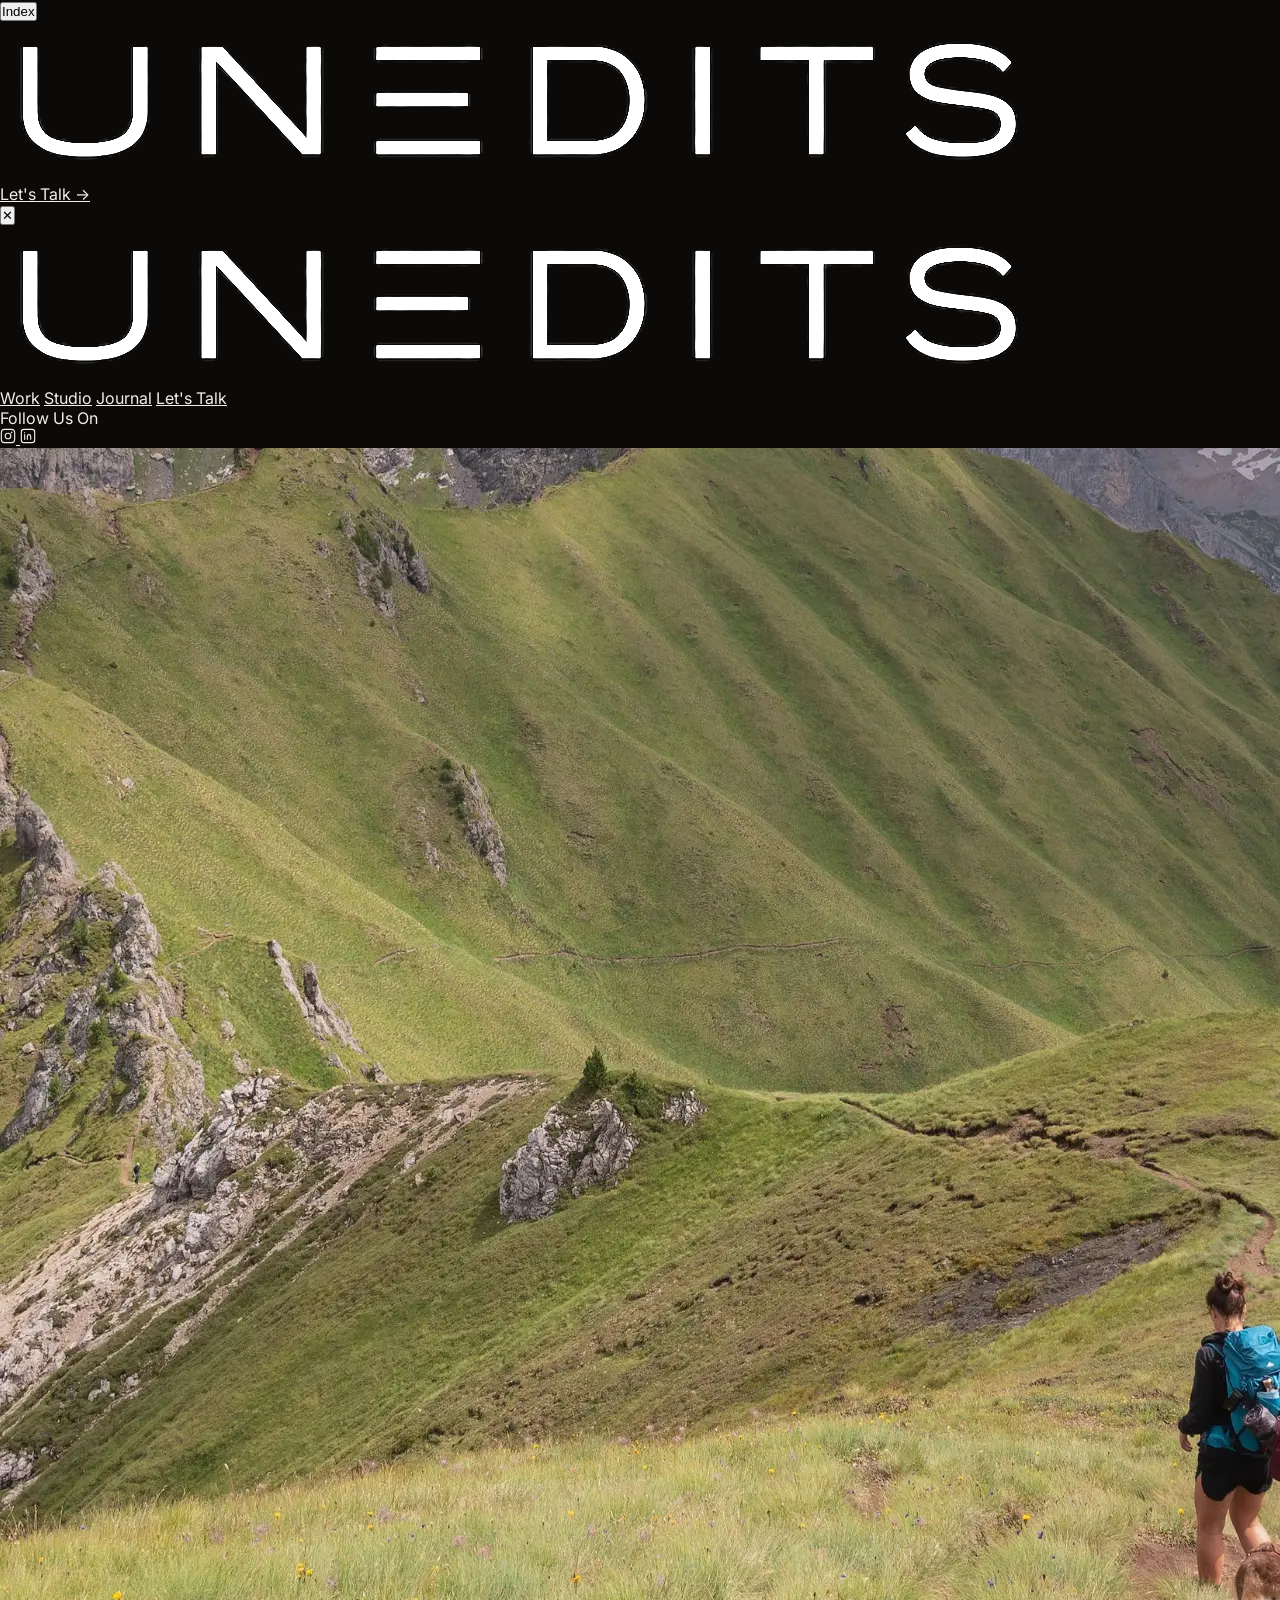
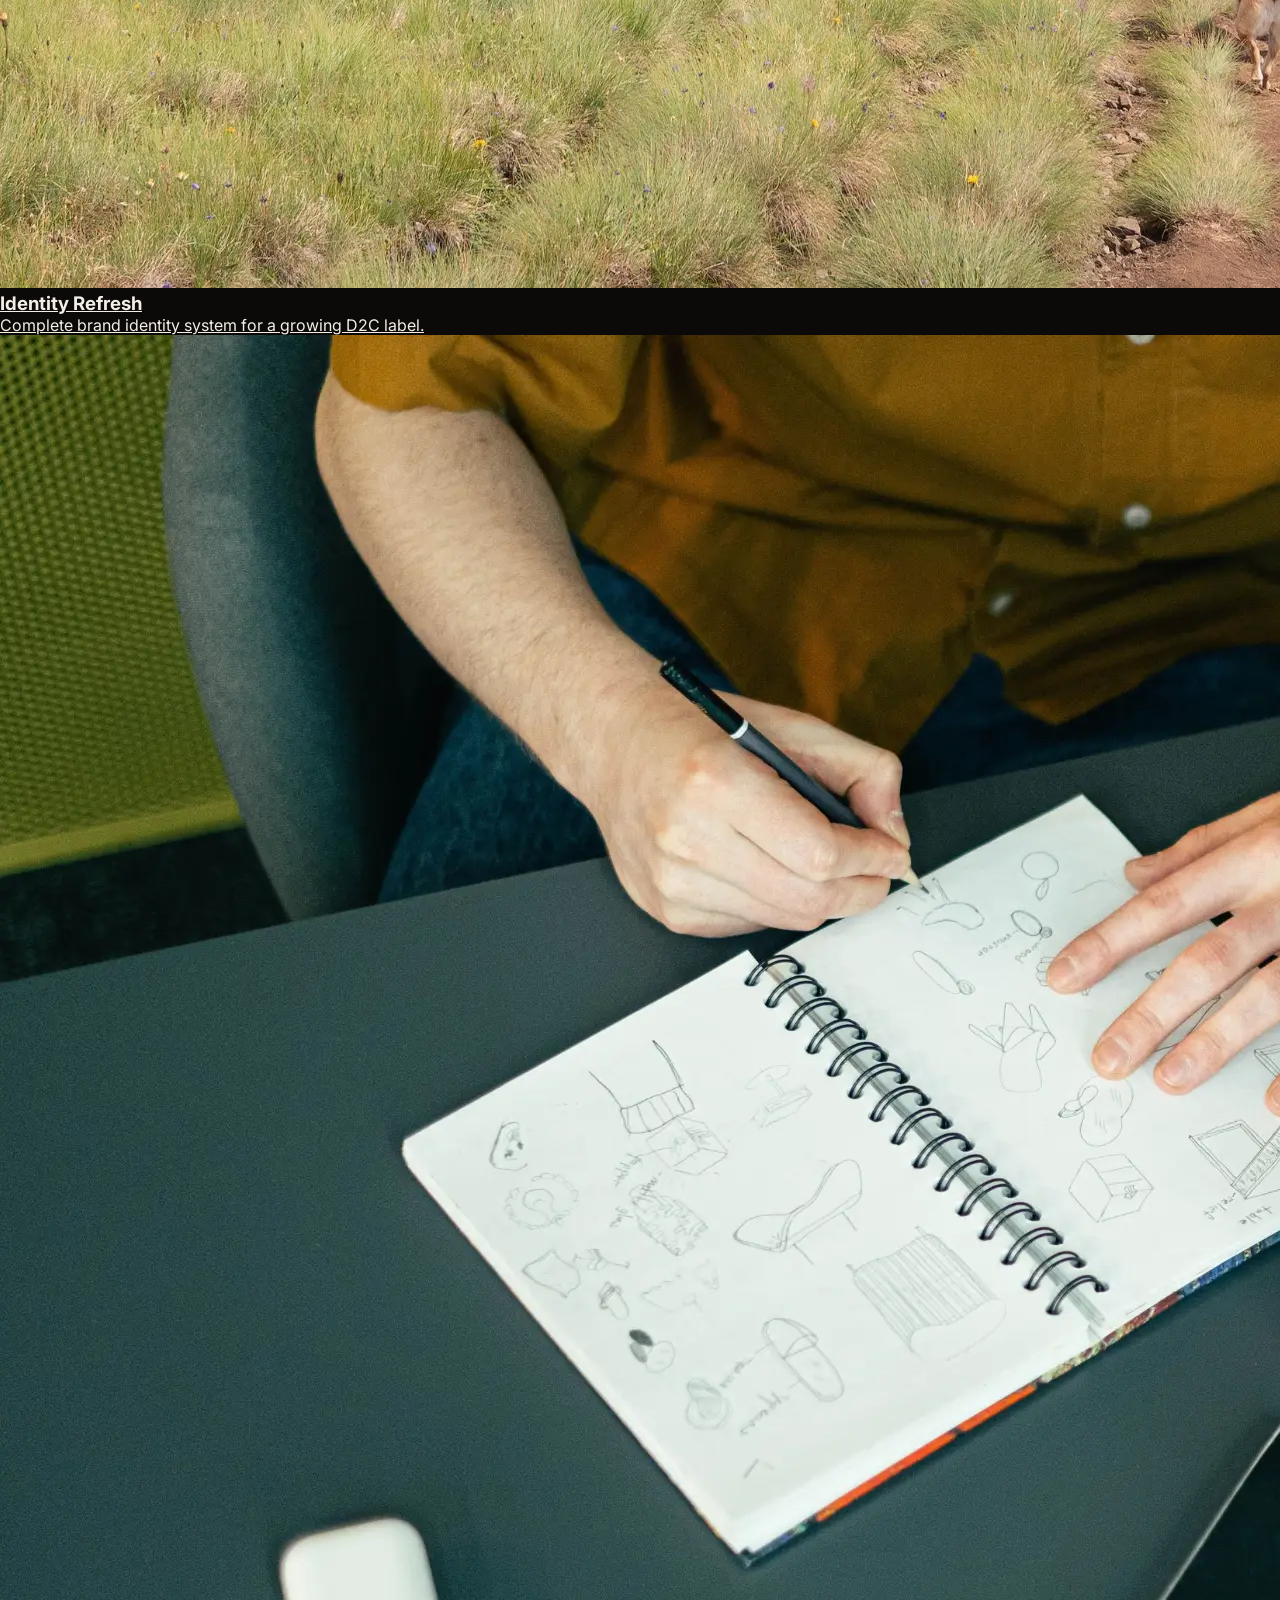
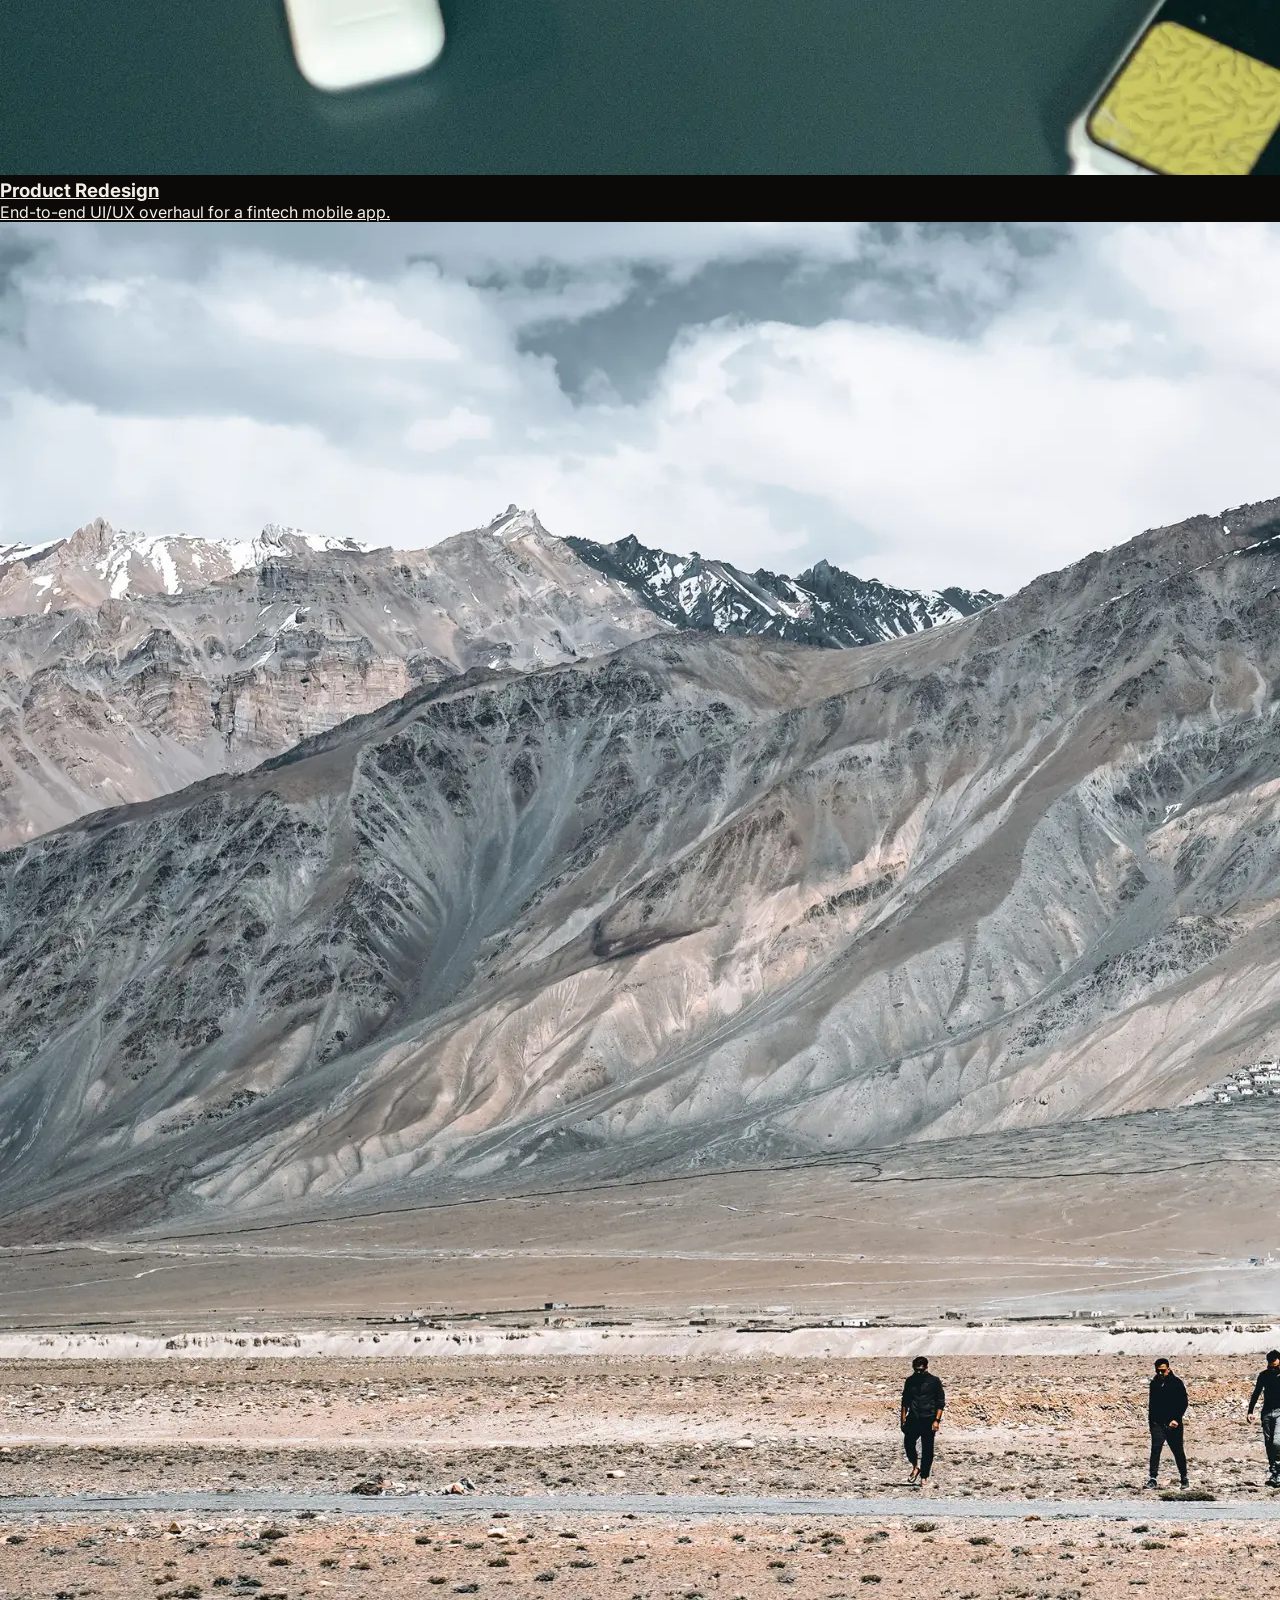
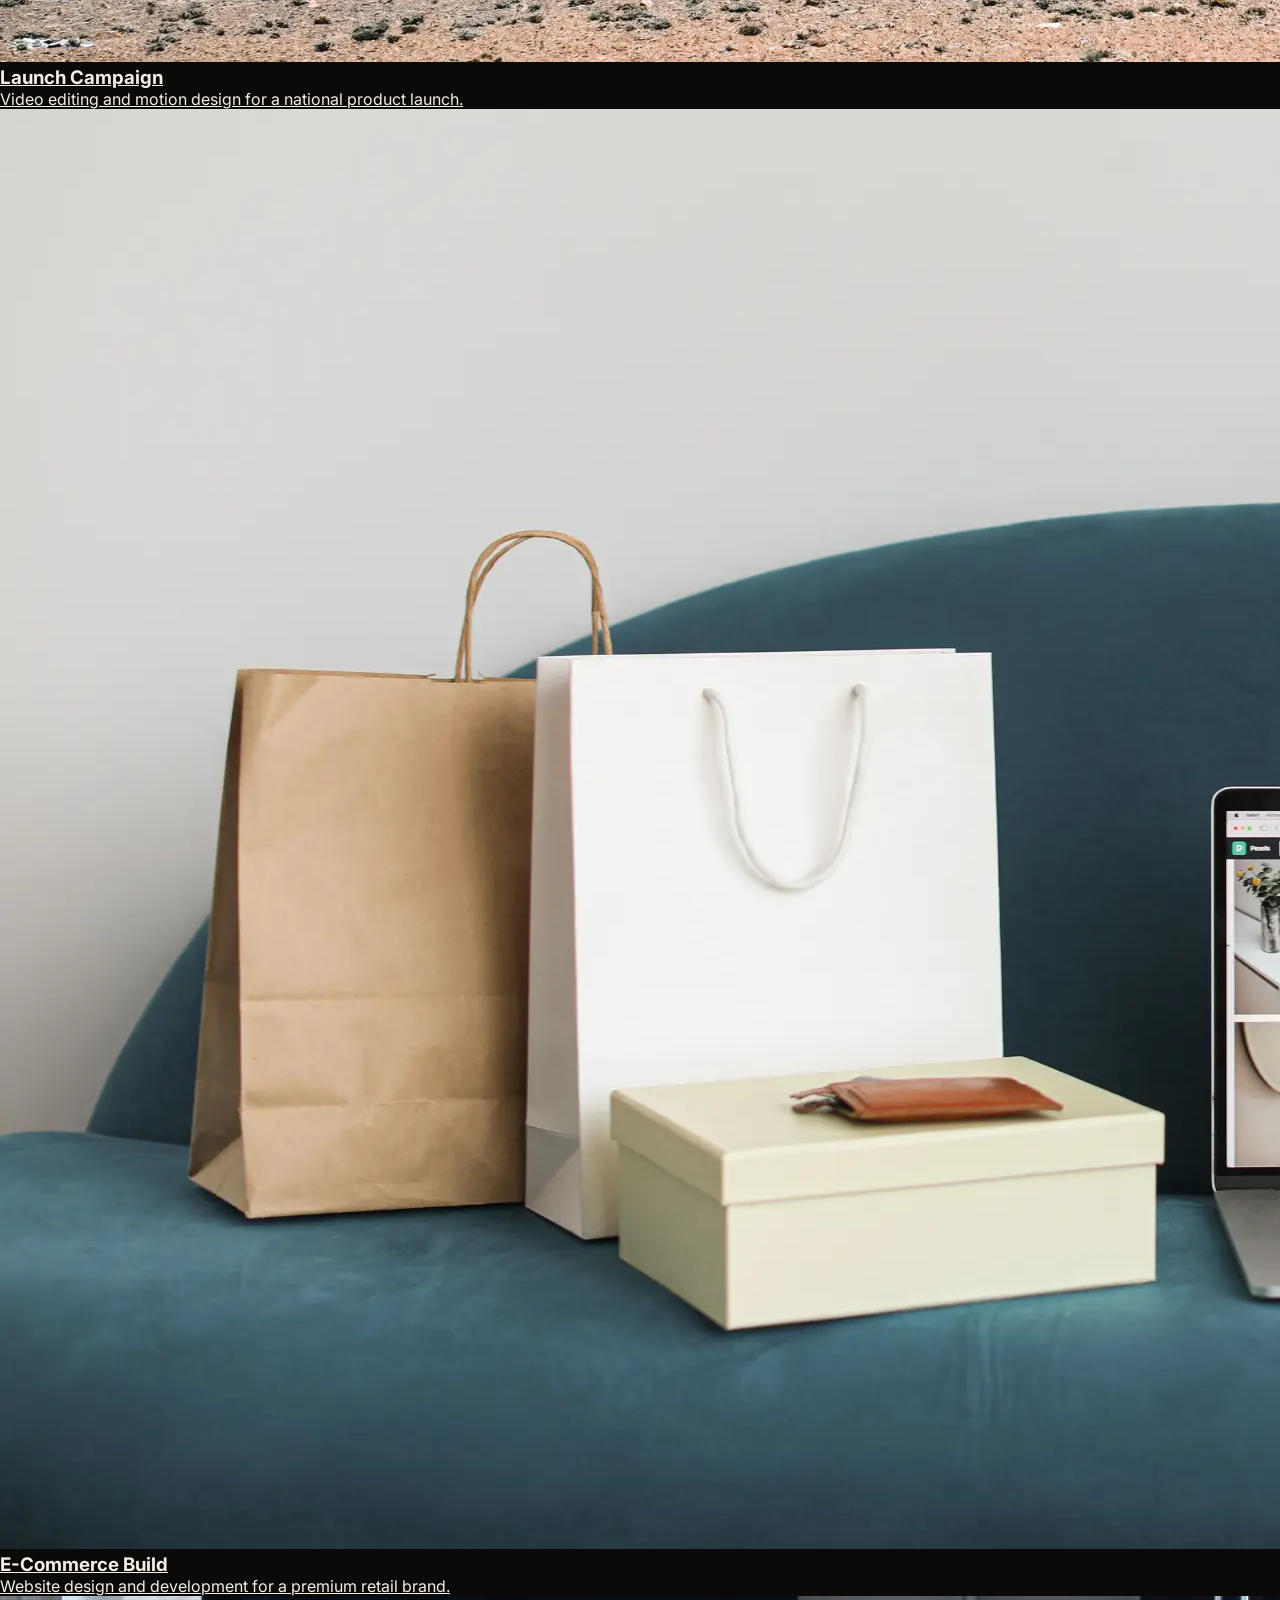
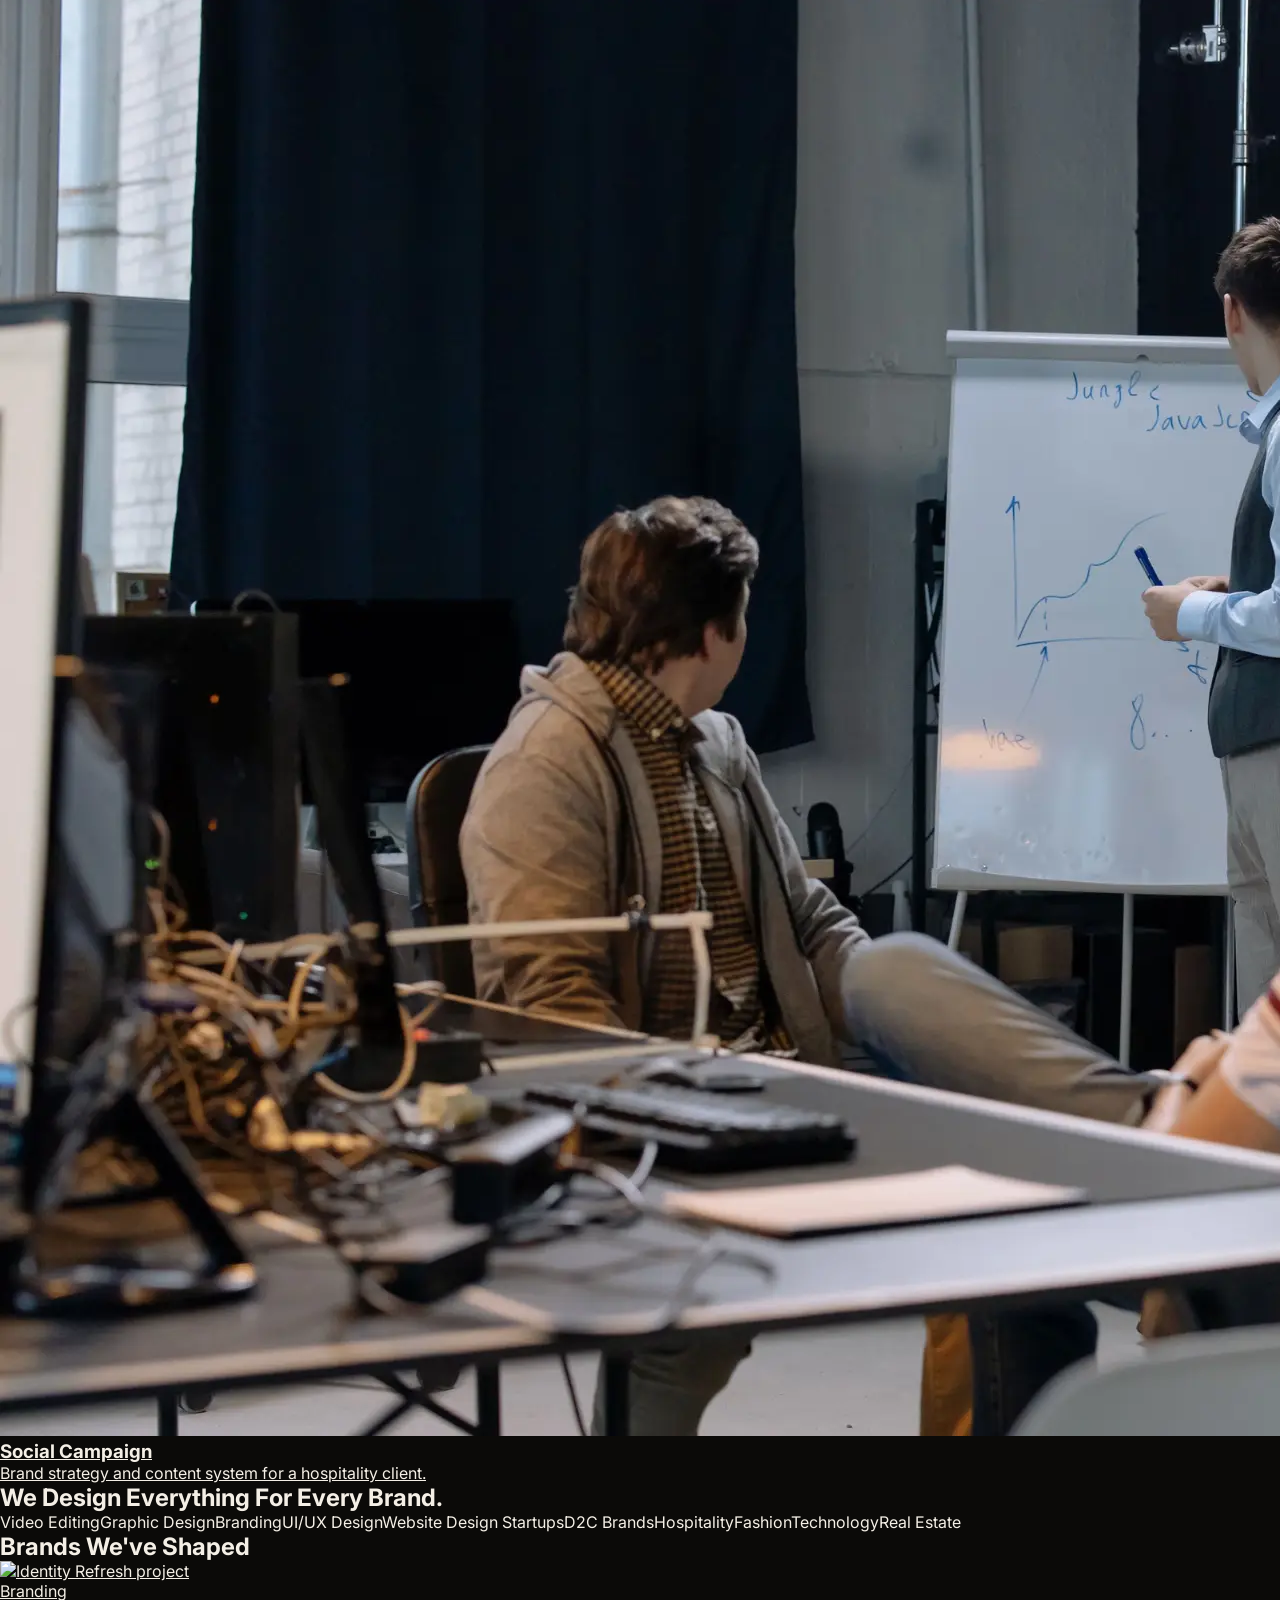
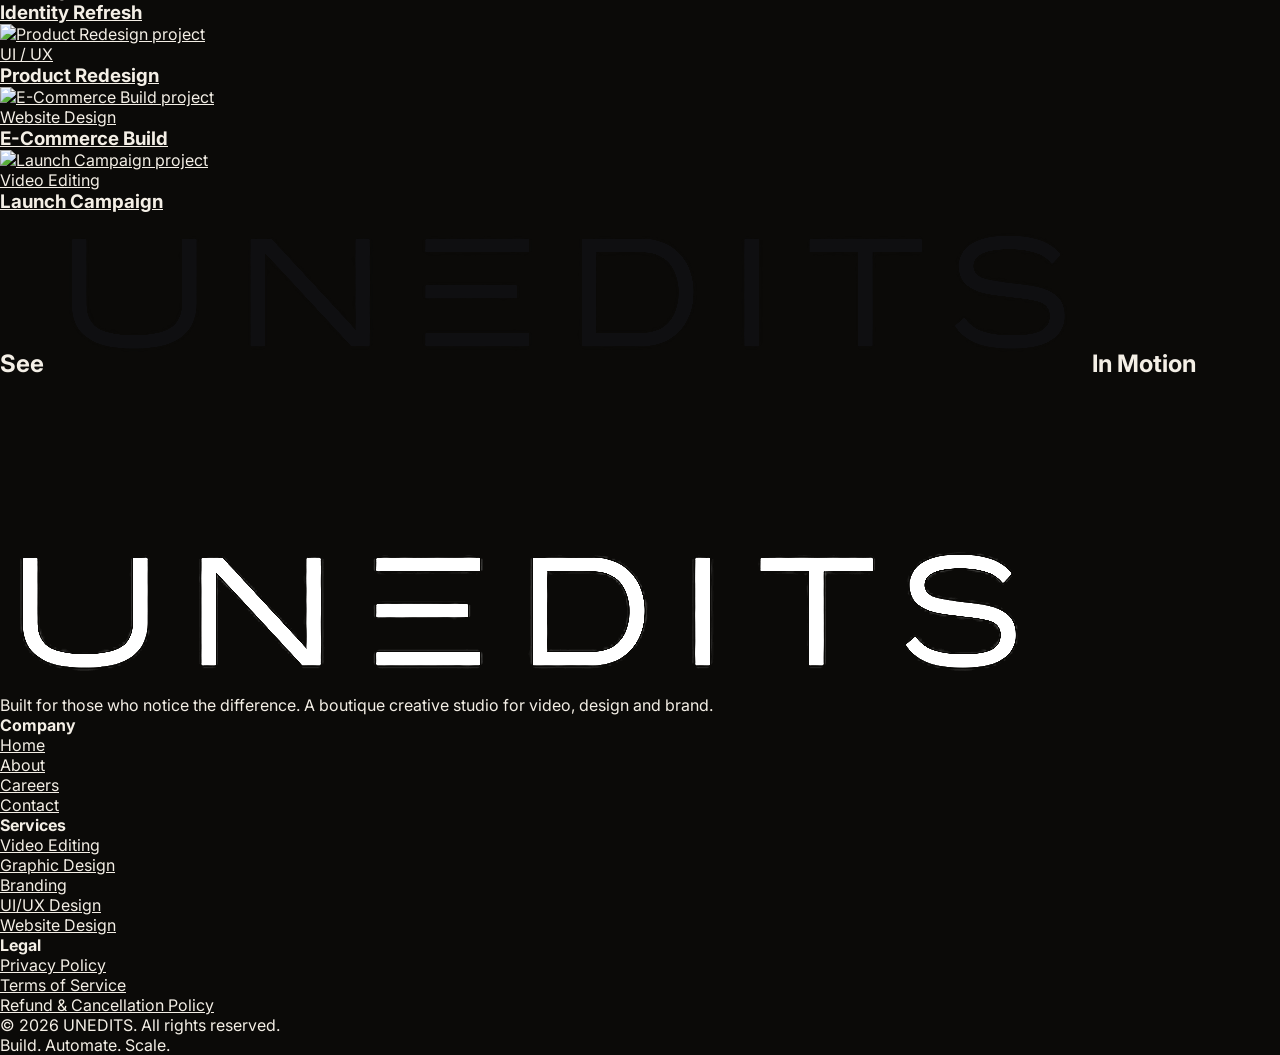
==== commit e7a751c2: "Update index.html" ====
--- a/index.html
+++ b/index.html
@@ -3,141 +3,187 @@
 <head>
 <meta charset="UTF-8">
 <meta name="viewport" content="width=device-width, initial-scale=1.0">
-<title>UNEDITS — We Engineer Digital Experiences</title>
-<meta name="description" content="UNEDITS is a digital technology studio building web platforms, apps, cloud infrastructure and brand systems.">
+<title>UNEDITS — Built for Those Who Notice the Difference.</title>
 <link rel="preconnect" href="https://fonts.googleapis.com">
 <link rel="preconnect" href="https://fonts.gstatic.com" crossorigin>
-<link href="https://fonts.googleapis.com/css2?family=Space+Grotesk:wght@400;500;600;700&family=Inter:wght@400;500;600&family=Instrument+Serif:ital@0;1&display=swap" rel="stylesheet">
+<link href="https://fonts.googleapis.com/css2?family=Montserrat:wght@400;500;600;700;800&family=Inter:wght@400;500;600&family=Cormorant+Garamond:ital,wght@0,500;1,500&display=swap" rel="stylesheet">
 <link rel="stylesheet" href="style.css">
 </head>
 <body>
 
-<a class="skip-link" href="#hero">Skip to content</a>
+<header>
+  <div class="nav-left">
+    <button class="index-link" onclick="openDrawer()">Index</button>
+  </div>
+  <a href="/" class="wordmark-block">
+    <img src="unedits-logo.webp" alt="UNEDITS" class="wordmark-img">
+  </a>
+  <div class="nav-right">
+    <a href="contact.html" class="talk-btn">Let's Talk →</a>
+  </div>
+</header>
 
-<div class="corner-mark">
-  <span class="corner-logo">UN<span class="corner-dot">•</span>EDITS</span>
-</div>
-
-<button class="index-toggle" id="indexToggle" aria-label="Open menu" aria-expanded="false">
-  <span></span><span></span><span></span>
-</button>
-
-<nav class="index-panel" id="indexPanel">
-  <ul>
-    <li><a data-target="0" href="#hero">01 — Hero</a></li>
-    <li><a data-target="1" href="#manifesto">02 — Manifesto</a></li>
-    <li><a data-target="2" href="#services">03 — Services</a></li>
-    <li><a data-target="3" href="#work">04 — Work</a></li>
-    <li><a data-target="4" href="#numbers">05 — Numbers</a></li>
-    <li><a data-target="5" href="#contact">06 — Contact</a></li>
-  </ul>
+<div class="drawer-overlay" id="drawerOverlay" onclick="closeDrawer()"></div>
+<nav class="drawer" id="drawer">
+  <button class="drawer-close" onclick="closeDrawer()">✕</button>
+  <div class="drawer-top">
+    <img src="unedits-logo.webp" alt="UNEDITS" class="drawer-logo-img">
+    <div class="drawer-links">
+      <a href="#work">Work</a>
+      <a href="#studio">Studio</a>
+      <a href="#journal">Journal</a>
+      <a href="contact.html" class="talk-link">Let's Talk</a>
+    </div>
+  </div>
+  <div class="drawer-bottom">
+    <p>Follow Us On</p>
+    <div class="drawer-socials">
+      <a href="#" aria-label="Instagram">
+        <svg width="16" height="16" viewBox="0 0 24 24" fill="none"><rect x="2" y="2" width="20" height="20" rx="5" stroke="currentColor" stroke-width="1.7"/><circle cx="12" cy="12" r="4.2" stroke="currentColor" stroke-width="1.7"/><circle cx="17.4" cy="6.6" r="1.2" fill="currentColor"/></svg>
+      </a>
+      <a href="#" aria-label="LinkedIn">
+        <svg width="16" height="16" viewBox="0 0 24 24" fill="none"><rect x="2" y="2" width="20" height="20" rx="4" stroke="currentColor" stroke-width="1.7"/><path d="M7 10v7M7 7v.01M11 17v-4.5c0-1.4 1-2.5 2.4-2.5s2.6 1.1 2.6 2.5V17" stroke="currentColor" stroke-width="1.7" stroke-linecap="round"/></svg>
+      </a>
+    </div>
+  </div>
 </nav>
 
-<div class="dot-nav" id="dotNav" aria-hidden="true"></div>
+<main>
+  <section class="hero-carousel" id="hero">
+    <div class="carousel-track" id="carouselTrack">
+      <a href="#" class="carousel-slide active">
+        <img src="identity.webp" alt="Identity Refresh">
+        <div class="carousel-caption">
+          <h3>Identity Refresh</h3>
+          <p>Complete brand identity system for a growing D2C label.</p>
+        </div>
+      </a>
+      <a href="#" class="carousel-slide">
+        <img src="product.webp" alt="Product Redesign">
+        <div class="carousel-caption">
+          <h3>Product Redesign</h3>
+          <p>End-to-end UI/UX overhaul for a fintech mobile app.</p>
+        </div>
+      </a>
+      <a href="#" class="carousel-slide">
+        <img src="launch.webp" alt="Launch Campaign">
+        <div class="carousel-caption">
+          <h3>Launch Campaign</h3>
+          <p>Video editing and motion design for a national product launch.</p>
+        </div>
+      </a>
+      <a href="#" class="carousel-slide">
+        <img src="ecom.webp" alt="E-Commerce Build">
+        <div class="carousel-caption">
+          <h3>E-Commerce Build</h3>
+          <p>Website design and development for a premium retail brand.</p>
+        </div>
+      </a>
+      <a href="#" class="carousel-slide">
+        <img src="social.webp" alt="Social Campaign">
+        <div class="carousel-caption">
+          <h3>Social Campaign</h3>
+          <p>Brand strategy and content system for a hospitality client.</p>
+        </div>
+      </a>
+    </div>
+    <div class="carousel-dots" id="carouselDots"></div>
+  </section>
 
-<main class="scroll-wrap" id="scrollWrap">
-
-  <!-- 01 HERO -->
-  <section class="slide" id="hero" data-index="0">
-    <div class="slide-bg bg-photo--hero"><div class="slide-bg-photo"></div><div class="slide-bg-grid"></div><div class="slide-bg-scrim"></div></div>
-    <div class="slide-content hero-content">
-      <div class="hero-nav">
-        <a href="#services">Services</a>
-        <a href="#work">Work</a>
-        <a href="#numbers">About</a>
-        <a href="#contact">Contact</a>
-      </div>
-      <h1 class="hero-title">
-        <span class="line"><span class="w">We</span> <span class="w">Engineer</span></span>
-        <span class="line"><span class="w">Digital</span> <span class="w">Experiences.</span></span>
-      </h1>
-      <p class="hero-sub">Web&nbsp;·&nbsp;App&nbsp;·&nbsp;Cloud&nbsp;·&nbsp;AI — built by a studio that treats software like craft.</p>
-      <p class="scroll-hint">*scroll to discover</p>
+  <section class="editorial-intro reveal-up">
+    <div class="editorial-inner">
+    <h2>We Design Everything <span>For Every Brand.</span></h2>
+    <div class="tag-cloud">
+      <span>Video Editing</span><span>Graphic Design</span><span>Branding</span><span>UI/UX Design</span><span>Website Design</span>
+      <span class="tag-divider"></span>
+      <span>Startups</span><span>D2C Brands</span><span>Hospitality</span><span>Fashion</span><span>Technology</span><span>Real Estate</span>
+    </div>
     </div>
   </section>
 
-  <!-- 02 MANIFESTO -->
-  <section class="slide" id="manifesto" data-index="1">
-    <div class="slide-bg bg-photo--manifesto"><div class="slide-bg-photo"></div><div class="slide-bg-grid"></div><div class="slide-bg-scrim"></div></div>
-    <div class="slide-content manifesto-content">
-      <button class="back-arrow" data-target="0" aria-label="Back to top">↺</button>
-      <p class="manifesto-quote">What sets us apart is our belief that every product is a system — and every system deserves to be engineered like it matters.</p>
-      <span class="manifesto-mark">— UNEDITS</span>
+  <section class="work-grid-section" id="portfolio">
+    <div class="work-grid-inner">
+    <div class="work-grid-head">
+      <h2 class="section-heading reveal-up">Brands We've Shaped</h2>
+    </div>
+
+    <div class="work-grid">
+      <a href="#" class="work-tile wt-pos1 reveal-up">
+        <img src="https://picsum.photos/seed/unedits-w1/900/900" alt="Identity Refresh project" loading="lazy">
+        <div class="wt-overlay"><span class="wt-tag">Branding</span><h3>Identity Refresh</h3></div>
+      </a>
+      <a href="#" class="work-tile wt-pos2 reveal-up">
+        <img src="https://picsum.photos/seed/unedits-w2/600/600" alt="Product Redesign project" loading="lazy">
+        <div class="wt-overlay"><span class="wt-tag">UI / UX</span><h3>Product Redesign</h3></div>
+      </a>
+      <a href="#" class="work-tile wt-pos3 reveal-up">
+        <img src="https://picsum.photos/seed/unedits-w4/600/600" alt="E-Commerce Build project" loading="lazy">
+        <div class="wt-overlay"><span class="wt-tag">Website Design</span><h3>E-Commerce Build</h3></div>
+      </a>
+      <a href="#" class="work-tile wt-pos4 reveal-up">
+        <img src="https://picsum.photos/seed/unedits-w3/600/900" alt="Launch Campaign project" loading="lazy">
+        <div class="wt-overlay"><span class="wt-tag">Video Editing</span><h3>Launch Campaign</h3></div>
+      </a>
+    </div>
+
     </div>
   </section>
 
-  <!-- 03 SERVICES -->
-  <section class="slide" id="services" data-index="2">
-    <div class="slide-bg bg-photo--services"><div class="slide-bg-photo"></div><div class="slide-bg-grid"></div><div class="slide-bg-scrim"></div></div>
-    <div class="slide-content services-content">
-      <p class="eyebrow">What We Build</p>
-      <h2 class="section-title">Six Disciplines.<br>One Studio.</h2>
-      <ul class="service-list">
-        <li><span class="s-num">01</span><span class="s-name">Web Development</span><span class="s-desc">Fast, scalable platforms built on modern stacks.</span></li>
-        <li><span class="s-num">02</span><span class="s-name">Mobile Apps</span><span class="s-desc">Native and cross-platform apps engineered for real use.</span></li>
-        <li><span class="s-num">03</span><span class="s-name">Cloud &amp; DevOps</span><span class="s-desc">Infrastructure that scales quietly in the background.</span></li>
-        <li><span class="s-num">04</span><span class="s-name">UI/UX Design</span><span class="s-desc">Interfaces designed around how people actually work.</span></li>
-        <li><span class="s-num">05</span><span class="s-name">Branding &amp; Design</span><span class="s-desc">Identity systems that carry a clear point of view.</span></li>
-        <li><span class="s-num">06</span><span class="s-name">AI &amp; Automation</span><span class="s-desc">Workflows and tools that remove the repetitive work.</span></li>
-      </ul>
-    </div>
-  </section>
-
-  <!-- 04 WORK -->
-  <section class="slide" id="work" data-index="3">
-    <div class="slide-bg bg-photo--work"><div class="slide-bg-photo"></div><div class="slide-bg-grid"></div><div class="slide-bg-scrim"></div></div>
-    <div class="slide-content work-content">
-      <p class="eyebrow">Selected Work</p>
-      <h2 class="section-title">Recent Builds</h2>
-      <ul class="work-list">
-        <li><span class="w-title">Fintech Platform</span><span class="w-tag">Full-Stack Rebuild</span></li>
-        <li><span class="w-title">D2C Commerce</span><span class="w-tag">Headless Storefront</span></li>
-        <li><span class="w-title">SaaS Dashboard</span><span class="w-tag">Product Design System</span></li>
-        <li><span class="w-title">Hospitality Group</span><span class="w-tag">Booking Engine + Brand</span></li>
-      </ul>
-    </div>
-  </section>
-
-  <!-- 05 NUMBERS -->
-  <section class="slide" id="numbers" data-index="4">
-    <div class="slide-bg bg-photo--numbers"><div class="slide-bg-photo"></div><div class="slide-bg-grid"></div><div class="slide-bg-scrim"></div></div>
-    <div class="slide-content numbers-content">
-      <p class="eyebrow">By The Numbers</p>
-      <h2 class="section-title">Delivering Value, Consistently</h2>
-      <div class="stat-row">
-        <div class="stat"><span class="stat-num" data-target="50" data-suffix="+">0</span><span class="stat-label">Projects Shipped</span></div>
-        <div class="stat"><span class="stat-num" data-target="40" data-suffix="+">0</span><span class="stat-label">Clients Served</span></div>
-        <div class="stat"><span class="stat-num" data-target="15" data-suffix="+">0</span><span class="stat-label">Engineers &amp; Designers</span></div>
-        <div class="stat"><span class="stat-num" data-target="4" data-suffix="+">0</span><span class="stat-label">Countries Served</span></div>
+  <section class="teaser" id="teaser">
+    <div class="teaser-inner">
+      <h2 class="section-heading reveal-up teaser-heading">See <img src="unedits-logo-black.webp" alt="UNEDITS" class="inline-logo"> In Motion</h2>
+      <div class="teaser-frame reveal-up" id="teaserFrame" data-youtube="XD2cldwEB8M">
+        <iframe class="teaser-video-embed" src="https://www.youtube.com/embed/XD2cldwEB8M?autoplay=1&mute=1&loop=1&playlist=XD2cldwEB8M&controls=0&showinfo=0&rel=0&modestbranding=1&playsinline=1&iv_load_policy=3&disablekb=1&fs=0" title="Company Teaser" frameborder="0" allow="accelerometer; autoplay; clipboard-write; encrypted-media; gyroscope; picture-in-picture" allowfullscreen></iframe>
       </div>
     </div>
   </section>
+</main>
 
-  <!-- 06 CONTACT -->
-  <section class="slide" id="contact" data-index="5">
-    <div class="slide-bg bg-photo--contact"><div class="slide-bg-photo"></div><div class="slide-bg-grid"></div><div class="slide-bg-scrim"></div></div>
-    <div class="slide-content contact-content">
-      <p class="eyebrow">Start A Project</p>
-      <h2 class="cta-title">Let's Build Something<br>That Lasts.</h2>
-      <p class="cta-sub">Tell us what you're building — we'll tell you how we'd engineer it.</p>
-      <a href="mailto:hello@unedits.studio" class="cta-btn">hello@unedits.studio →</a>
+<footer>
+  <div class="footer-top">
+    <div class="footer-brand">
+      <img src="unedits-logo.webp" alt="UNEDITS" class="wordmark-footer-img">
+      <p>Built for those who notice the difference. A boutique creative studio for video, design and brand.</p>
+    </div>
 
-      <div class="footer-row">
-        <span class="footer-copy">© 2026 UNEDITS. All rights reserved.</span>
-        <div class="footer-socials">
-          <a href="#" aria-label="Instagram">
-            <svg width="15" height="15" viewBox="0 0 24 24" fill="none"><rect x="2" y="2" width="20" height="20" rx="5" stroke="currentColor" stroke-width="1.7"/><circle cx="12" cy="12" r="4.2" stroke="currentColor" stroke-width="1.7"/><circle cx="17.4" cy="6.6" r="1.2" fill="currentColor"/></svg>
-          </a>
-          <a href="#" aria-label="LinkedIn">
-            <svg width="15" height="15" viewBox="0 0 24 24" fill="none"><rect x="2" y="2" width="20" height="20" rx="4" stroke="currentColor" stroke-width="1.7"/><path d="M7 10v7M7 7v.01M11 17v-4.5c0-1.4 1-2.5 2.4-2.5s2.6 1.1 2.6 2.5V17" stroke="currentColor" stroke-width="1.7" stroke-linecap="round"/></svg>
-          </a>
-        </div>
-        <span class="footer-tag">Build. Automate. Scale.</span>
+    <div class="footer-cols">
+      <div class="footer-col">
+        <h4>Company</h4>
+        <ul>
+          <li><a href="index.html">Home</a></li>
+          <li><a href="about.html">About</a></li>
+          <li><a href="careers.html">Careers</a></li>
+          <li><a href="contact.html">Contact</a></li>
+        </ul>
+      </div>
+
+      <div class="footer-col">
+        <h4>Services</h4>
+        <ul>
+          <li><a href="#">Video Editing</a></li>
+          <li><a href="#">Graphic Design</a></li>
+          <li><a href="#">Branding</a></li>
+          <li><a href="#">UI/UX Design</a></li>
+          <li><a href="#">Website Design</a></li>
+        </ul>
+      </div>
+
+      <div class="footer-col">
+        <h4>Legal</h4>
+        <ul>
+          <li><a href="privacy.html">Privacy Policy</a></li>
+          <li><a href="terms.html">Terms of Service</a></li>
+          <li><a href="refund.html">Refund &amp; Cancellation Policy</a></li>
+        </ul>
       </div>
     </div>
-  </section>
+  </div>
 
-</main>
+  <div class="footer-bottom">
+    <p>© 2026 UNEDITS. All rights reserved.</p>
+    <p class="tagline">Build. Automate. Scale.</p>
+  </div>
+</footer>
 
 <script src="script.js"></script>
 </body>
--- a/style.css
+++ b/style.css
@@ -31,14 +31,16 @@
 /* ===== CORNER LOGO ===== */
 .corner-mark{
   position:fixed;
-  top:36px; left:5vw;
+  top:28px; left:5vw;
   z-index:60;
   mix-blend-mode:difference;
 }
-.corner-logo-img{
-  height:16px;
-  width:auto;
-  display:block;
+.corner-logo{
+  font-family:'Space Grotesk',sans-serif;
+  font-weight:600;
+  font-size:14px;
+  letter-spacing:0.12em;
+  color:var(--ink);
 }
 .corner-dot{ color:var(--accent); mix-blend-mode:normal; }
 
@@ -101,26 +103,6 @@
   letter-spacing:0.02em;
 }
 .index-panel a:hover{ color:var(--ink); letter-spacing:0.04em; }
-.index-panel .panel-divider{
-  width:60px;
-  height:1px;
-  background:var(--line);
-  margin:8px auto;
-}
-.index-panel .panel-pages{
-  display:flex;
-  flex-wrap:wrap;
-  justify-content:center;
-  gap:10px 18px;
-}
-.index-panel .panel-pages a{
-  font-family:'Inter',sans-serif;
-  font-weight:500;
-  font-size:13px;
-  letter-spacing:0.04em;
-  color:var(--muted);
-}
-.index-panel .panel-pages a:hover{ color:var(--ink); }
 
 /* ===== DOT NAV ===== */
 .dot-nav{
@@ -154,8 +136,6 @@
   overflow-y:scroll;
   scroll-snap-type:y mandatory;
   scroll-behavior:smooth;
-  -webkit-overflow-scrolling:touch;
-  overscroll-behavior-y:contain;
 }
 .slide{
   position:relative;
@@ -215,7 +195,7 @@
 }
 
 .bg-photo--hero .slide-bg-photo{ background-image:url('https://images.unsplash.com/photo-1544111795-fe8b9def73f6?auto=format&fit=crop&w=2400&q=80'); }
-.bg-photo--manifesto .slide-bg-photo{ background-image:url('https://images.unsplash.com/photo-1497215728101-856f4ea42174?auto=format&fit=crop&w=2400&q=80'); }
+.bg-photo--manifesto .slide-bg-photo{ background-image:url('https://images.unsplash.com/photo-1751200065697-4461cc2b43cb?auto=format&fit=crop&w=2400&q=80'); }
 .bg-photo--services .slide-bg-photo{ background-image:url('https://images.unsplash.com/photo-1760670399462-f5e479452c27?auto=format&fit=crop&w=2400&q=80'); }
 .bg-photo--work .slide-bg-photo{ background-image:url('https://images.unsplash.com/photo-1758520145175-aa3b593b81af?auto=format&fit=crop&w=2400&q=80'); }
 .bg-photo--numbers .slide-bg-photo{ background-image:url('https://images.unsplash.com/photo-1558494949-ef010cbdcc31?auto=format&fit=crop&w=2400&q=80'); }
@@ -445,9 +425,9 @@
 .work-list li:hover{ padding-left:12px; }
 .work-list li:hover .w-title{ color:var(--accent-soft); }
 .w-title{
-  font-family:'Space Grotesk',sans-serif;
-  font-weight:600;
-  font-size:clamp(17px,2.2vw,24px);
+  font-family:'Instrument Serif',serif;
+  font-style:italic;
+  font-size:clamp(22px,3.2vw,36px);
   color:var(--ink);
   transition:color .3s ease;
 }
@@ -538,21 +518,6 @@
   letter-spacing:0.04em;
 }
 .footer-tag{ text-transform:uppercase; letter-spacing:0.12em; }
-.footer-pages{
-  display:flex;
-  flex-wrap:wrap;
-  gap:8px 20px;
-  justify-content:center;
-  margin-top:14px;
-}
-.footer-pages a{
-  font-family:'Inter',sans-serif;
-  font-size:12px;
-  color:var(--muted);
-  text-decoration:none;
-  letter-spacing:0.02em;
-}
-.footer-pages a:hover{ color:var(--accent); }
 .footer-socials{ display:flex; gap:12px; }
 .footer-socials a{
   width:32px; height:32px;
@@ -566,165 +531,7 @@
 }
 .footer-socials a:hover{ border-color:var(--line-strong); color:var(--ink); }
 @media (max-width:640px){
-}
-
-/* ===== STATIC CONTENT PAGES (About / Careers / Contact / Legal) ===== */
-.page-wrap{
-  min-height:100vh;
-  background:var(--bg);
-  padding:140px 6vw 0;
-}
-.page-hero{
-  max-width:900px;
-  margin:0 auto 80px;
-}
-.page-eyebrow{
-  font-family:'Inter',sans-serif;
-  font-weight:600;
-  font-size:11px;
-  letter-spacing:0.3em;
-  text-transform:uppercase;
-  color:var(--accent);
-  margin-bottom:18px;
-}
-.page-title{
-  font-family:'Space Grotesk',sans-serif;
-  font-weight:700;
-  font-size:clamp(34px,6vw,64px);
-  line-height:1.05;
-  letter-spacing:-0.01em;
-  color:var(--ink);
-  margin-bottom:24px;
-}
-.page-lead{
-  font-family:'Inter',sans-serif;
-  font-size:clamp(15px,1.6vw,18px);
-  color:var(--muted);
-  max-width:640px;
-  line-height:1.7;
-}
-.page-body{
-  max-width:760px;
-  margin:0 auto;
-  padding-bottom:120px;
-}
-.page-body h2{
-  font-family:'Space Grotesk',sans-serif;
-  font-weight:600;
-  font-size:clamp(20px,2.4vw,26px);
-  color:var(--ink);
-  margin:48px 0 16px;
-  padding-bottom:12px;
-  border-bottom:1px solid var(--line);
-}
-.page-body h2:first-child{ margin-top:0; }
-.page-body p{
-  font-family:'Inter',sans-serif;
-  font-size:15px;
-  line-height:1.85;
-  color:var(--muted);
-  margin-bottom:20px;
-}
-.page-body p strong{ color:var(--ink); font-weight:600; }
-.page-body ul{
-  margin:0 0 20px;
-  padding-left:22px;
-}
-.page-body li{
-  font-family:'Inter',sans-serif;
-  font-size:15px;
-  line-height:1.85;
-  color:var(--muted);
-  margin-bottom:10px;
-  list-style:disc;
-}
-.page-link{
-  color:var(--accent);
-  text-decoration:none;
-  border-bottom:1px solid var(--line-strong);
-}
-.page-link:hover{ color:var(--accent-soft); }
-
-/* ===== info cards (careers / contact) ===== */
-.info-card{
-  border:1px solid var(--line);
-  border-radius:14px;
-  padding:28px;
-  margin-bottom:20px;
-  background:var(--bg-raised);
-}
-.info-card h3{
-  font-family:'Space Grotesk',sans-serif;
-  font-weight:600;
-  font-size:14px;
-  letter-spacing:0.06em;
-  text-transform:uppercase;
-  color:var(--ink);
-  margin-bottom:8px;
-}
-.info-card p, .info-card a{
-  font-family:'Inter',sans-serif;
-  font-size:14px;
-  color:var(--muted);
-  text-decoration:none;
-  margin:0;
-}
-.info-card a:hover{ color:var(--accent); }
-
-/* ===== contact form ===== */
-.contact-form-page{
-  display:flex;
-  flex-direction:column;
-  gap:16px;
-  margin-top:16px;
-}
-.contact-form-page .form-row{ display:flex; gap:16px; }
-.contact-form-page input,
-.contact-form-page textarea{
-  flex:1;
-  width:100%;
-  background:var(--bg);
-  border:1px solid var(--line);
-  border-radius:8px;
-  padding:13px 16px;
-  color:var(--ink);
-  font-family:'Inter',sans-serif;
-  font-size:14px;
-  resize:vertical;
-}
-.contact-form-page input::placeholder,
-.contact-form-page textarea::placeholder{ color:var(--muted); }
-.contact-form-page input:focus,
-.contact-form-page textarea:focus{ outline:none; border-color:var(--line-strong); }
-.contact-form-page button{
-  align-self:flex-start;
-  font-family:'Space Grotesk',sans-serif;
-  font-weight:600;
-  font-size:14px;
-  color:var(--bg);
-  background:linear-gradient(120deg,var(--accent-soft),var(--accent));
-  border:none;
-  padding:13px 28px;
-  border-radius:999px;
-  cursor:pointer;
-  transition:transform .25s ease, box-shadow .25s ease;
-}
-.contact-form-page button:hover{
-  transform:translateY(-1px);
-  box-shadow:0 8px 26px rgba(217,161,91,0.3);
-}
-
-/* ===== static page footer ===== */
-.page-footer{
-  max-width:900px;
-  margin:0 auto;
-  padding:32px 0 60px;
-  border-top:1px solid var(--line);
-}
-
-@media (max-width:640px){
-  .page-wrap{ padding:110px 6vw 0; }
-  .contact-form-page .form-row{ flex-direction:column; }
+  .footer-row{ flex-direction:column; text-align:center; }
 }
 
 /* ===== FOCUS STATES ===== */
@@ -735,14 +542,7 @@
 
 /* ===== MOBILE ===== */
 @media (max-width:640px){
-  .footer-row{
-    flex-direction:column;
-    align-items:center;
-    text-align:center;
-    gap:16px;
-  }
-  .footer-socials{ justify-content:center; }
-  .corner-mark{ top:30px; }
+  .corner-mark{ top:20px; }
   .index-toggle{ top:18px; }
   .hero-nav{ gap:16px; flex-wrap:wrap; }
   .hero-nav a{ font-size:11px; letter-spacing:0.14em; }
